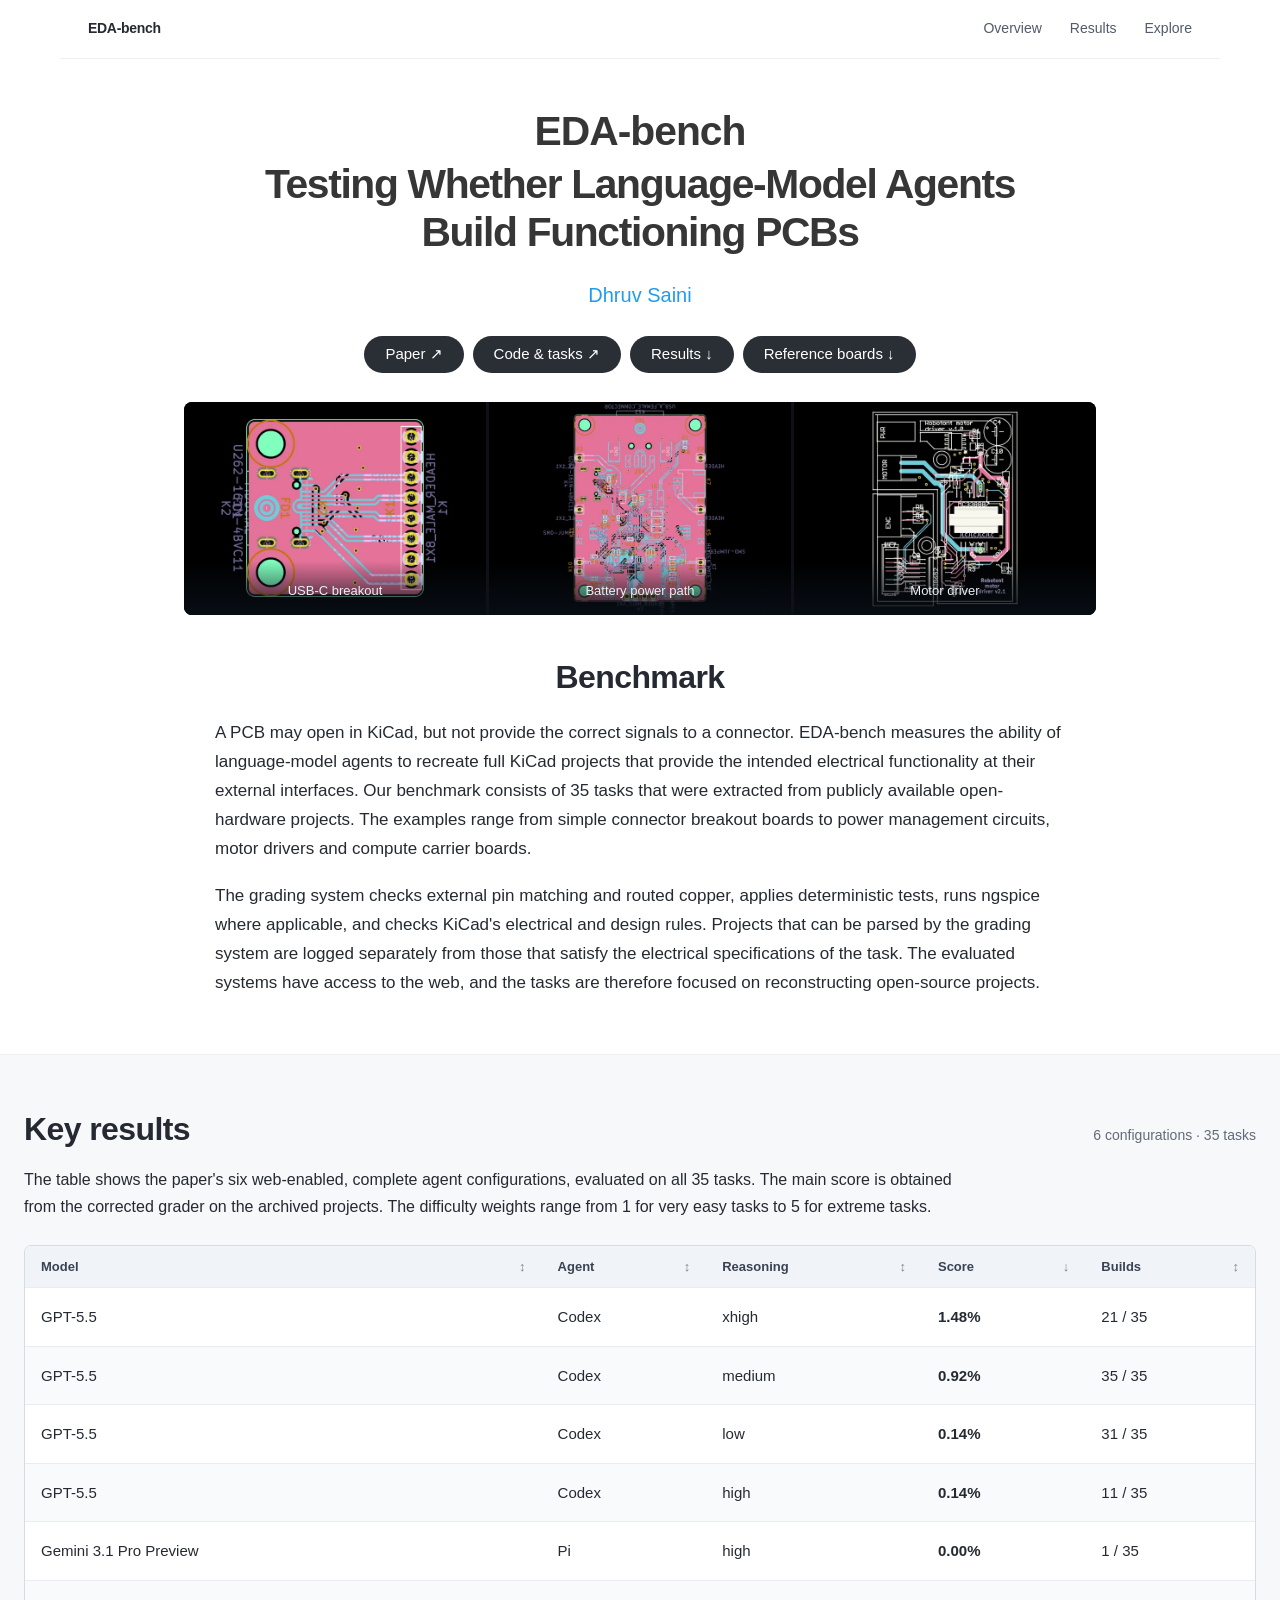
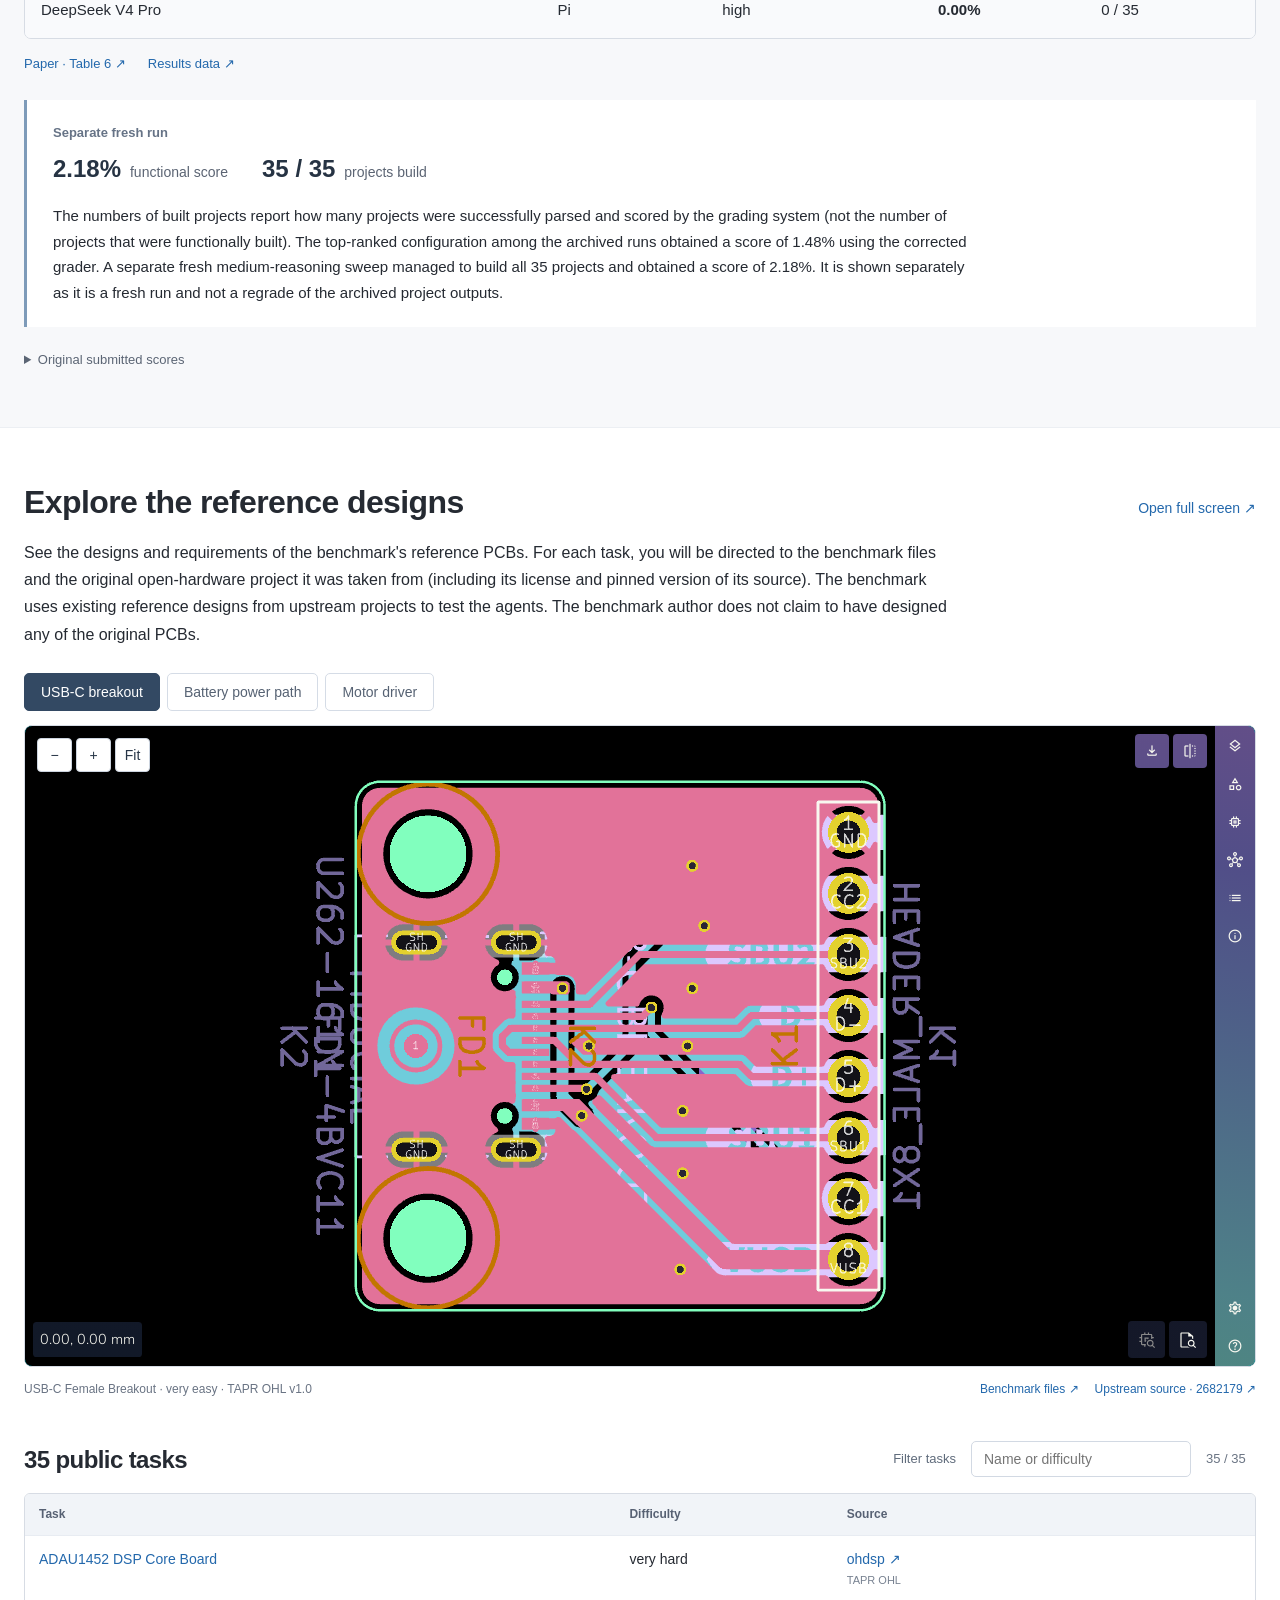
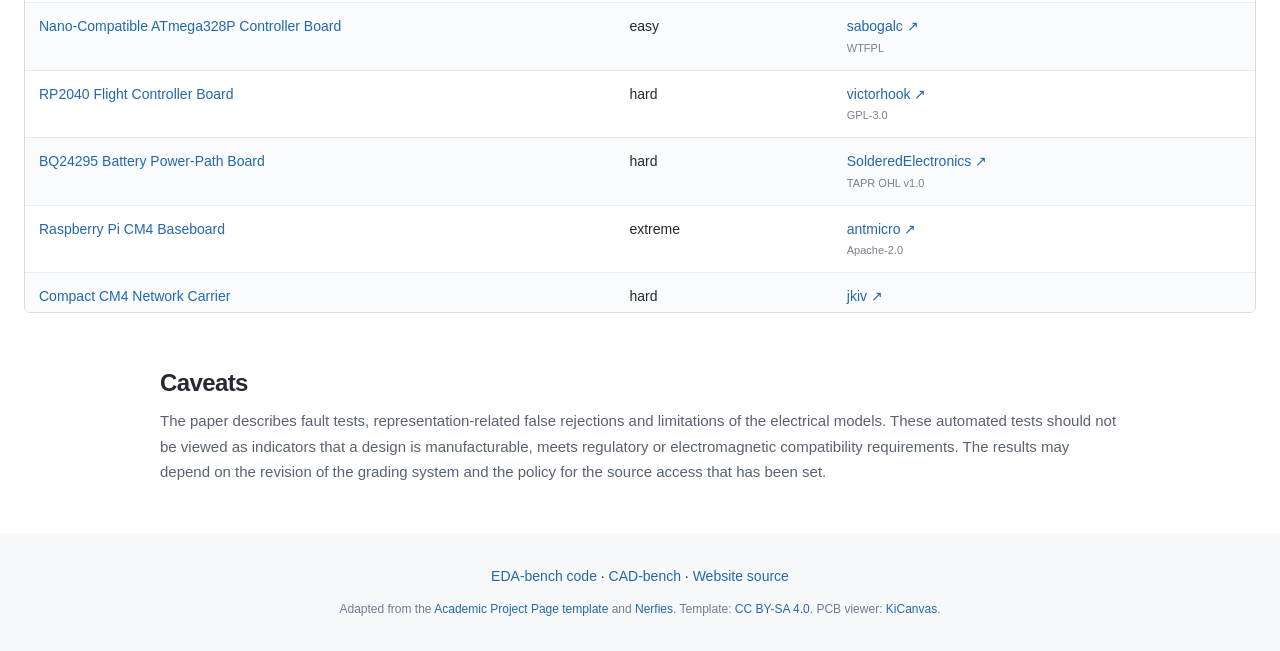
==== index.html @ 5627d9f9 "Build EDA-bench research website" ====
<!doctype html>
<html lang="en"><head><meta charset="utf-8"><meta name="viewport" content="width=device-width,initial-scale=1">
<title>EDA-bench: Testing Whether Language-Model Agents Build Functioning PCBs</title>
<meta name="description" content="A 35-task benchmark for reconstructing complete KiCad projects and testing their external electrical behavior. Results, reference boards and public task definitions.">
<meta property="og:title" content="EDA-bench: Testing Whether Language-Model Agents Build Functioning PCBs">
<meta property="og:description" content="Benchmark results and interactive reference PCBs for 35 KiCad reconstruction tasks.">
<meta property="og:url" content="https://eda-bench.github.io/"><meta property="og:image" content="https://eda-bench.github.io/assets/robotont_driver_board.webp">
<link rel="canonical" href="https://eda-bench.github.io/"><link rel="icon" href="assets/favicon.svg"><meta name="color-scheme" content="light">
<link rel="stylesheet" href="assets/bulma.min.css"><link rel="stylesheet" href="assets/template.css"><link rel="stylesheet" href="assets/site.css"><link rel="stylesheet" href="assets/eda.css">
<script type="module" src="assets/site.js"></script>
</head><body>
<a class="skip-link" href="#overview">Skip to content</a>
<nav class="site-nav" aria-label="Page navigation"><a class="wordmark" href="#">EDA-bench</a><div><a href="#overview">Overview</a><a href="#results">Results</a><a href="#visualizations">Explore</a></div></nav>
<main><section class="hero"><div class="hero-body"><div class="container is-max-desktop has-text-centered">
<h1 class="title is-1 publication-title"><span class="project-name">EDA-bench</span><br>Testing Whether Language-Model Agents<br class="desktop-break"> Build Functioning PCBs</h1>
<div class="is-size-5 publication-authors"><a href="https://github.com/dhruv9saini">Dhruv Saini</a></div>
<div class="publication-links"><a class="button is-dark is-rounded" href="https://github.com/EDA-bench/eda-bench/blob/master/paper/main.pdf">Paper ↗</a><a class="button is-dark is-rounded" href="https://github.com/EDA-bench/eda-bench">Code &amp; tasks ↗</a><a class="button is-dark is-rounded" href="#results">Results ↓</a><a class="button is-dark is-rounded" href="#visualizations">Reference boards ↓</a></div>
</div></div></section>
<section class="teaser container is-max-desktop" aria-label="Examples of upstream reference boards"><div class="model-strip">
<a href="#visualizations" data-board="usb_c_female_breakout"><figure><img src="assets/usb_c_female_breakout.webp" alt="USB-C breakout reference PCB" width="700" height="496"><figcaption>USB-C breakout</figcaption></figure></a>
<a href="#visualizations" data-board="bq24295_power_path_board"><figure><img src="assets/bq24295_power_path_board.webp" alt="BQ24295 power-path reference PCB" width="700" height="496"><figcaption>Battery power path</figcaption></figure></a>
<a href="#visualizations" data-board="robotont_driver_board"><figure><img src="assets/robotont_driver_board.webp" alt="Robotont motor driver reference PCB" width="700" height="496"><figcaption>Motor driver</figcaption></figure></a>
</div></section>
<section id="overview" class="section overview"><div class="container is-max-desktop"><h2 class="title is-3 has-text-centered">Benchmark</h2><div class="content prose"><p data-section="0">A PCB may open in KiCad, but not provide the correct signals to a connector. EDA-bench measures the ability of language-model agents to recreate full KiCad projects that provide the intended electrical functionality at their external interfaces. Our benchmark consists of 35 tasks that were extracted from publicly available open-hardware projects. The examples range from simple connector breakout boards to power management circuits, motor drivers and compute carrier boards.</p>
<p data-section="0">The grading system checks external pin matching and routed copper, applies deterministic tests, runs ngspice where applicable, and checks KiCad&#x27;s electrical and design rules. Projects that can be parsed by the grading system are logged separately from those that satisfy the electrical specifications of the task. The evaluated systems have access to the web, and the tasks are therefore focused on reconstructing open-source projects.</p></div></div></section>
<section id="results" class="section results-section"><div class="container results-container"><div class="section-heading"><h2 class="title is-3">Key results</h2><span class="run-count">6 configurations · 35 tasks</span></div>
<div class="section-intro"><p data-section="1">The table shows the paper&#x27;s six web-enabled, complete agent configurations, evaluated on all 35 tasks. The main score is obtained from the corrected grader on the archived projects. The difficulty weights range from 1 for very easy tasks to 5 for extreme tasks.</p></div>
<div class="eda-table-wrap"><table id="results-table"><thead><tr><th><button data-sort="model">Model <span aria-hidden="true">↕</span></button></th><th><button data-sort="agent">Agent <span aria-hidden="true">↕</span></button></th><th><button data-sort="reasoning">Reasoning <span aria-hidden="true">↕</span></button></th><th aria-sort="descending"><button data-sort="score">Score <span aria-hidden="true">↓</span></button></th><th><button data-sort="builds">Builds <span aria-hidden="true">↕</span></button></th></tr></thead><tbody></tbody></table></div>
<div class="section-links"><a href="https://github.com/EDA-bench/eda-bench/blob/master/paper/main.pdf#page=7">Paper · Table 6 ↗</a><a href="data/results.json">Results data ↗</a></div>
<div class="fresh-sweep"><div class="fresh-label">Separate fresh run</div><div class="fresh-metrics"><span><strong>2.18%</strong> functional score</span><span><strong>35 / 35</strong> projects build</span></div><p data-section="1">The numbers of built projects report how many projects were successfully parsed and scored by the grading system (not the number of projects that were functionally built). The top-ranked configuration among the archived runs obtained a score of 1.48% using the corrected grader. A separate fresh medium-reasoning sweep managed to build all 35 projects and obtained a score of 2.18%. It is shown separately as it is a fresh run and not a regrade of the archived project outputs.</p></div>
<details class="archived-scores"><summary>Original submitted scores</summary><div id="original-scores"></div></details>
</div></section>
<section id="visualizations" class="section viewer-section"><div class="container viewer-container"><div class="section-heading"><h2 class="title is-3">Explore the reference designs</h2><a id="viewer-fullscreen" href="viewer/" target="_blank" rel="noopener">Open full screen ↗</a></div><div class="section-intro"><p data-section="2">See the designs and requirements of the benchmark&#x27;s reference PCBs. For each task, you will be directed to the benchmark files and the original open-hardware project it was taken from (including its license and pinned version of its source). The benchmark uses existing reference designs from upstream projects to test the agents. The benchmark author does not claim to have designed any of the original PCBs.</p></div>
<div class="board-tabs" role="group" aria-label="Example reference board"><button data-board="usb_c_female_breakout" aria-pressed="true">USB-C breakout</button><button data-board="bq24295_power_path_board" aria-pressed="false">Battery power path</button><button data-board="robotont_driver_board" aria-pressed="false">Motor driver</button></div>
<div class="viewer-frame"><iframe id="board-viewer" src="viewer/?board=usb_c_female_breakout" title="Interactive reference PCB layout" loading="lazy" allowfullscreen></iframe></div><div class="reference-attribution" id="board-attribution"></div>
<div class="catalog-heading"><h3 class="title is-4">35 public tasks</h3><label for="task-search">Filter tasks</label><input id="task-search" type="search" placeholder="Name or difficulty"><span id="task-count" aria-live="polite"></span></div>
<div id="task-catalog"></div>
</div></section>
<section class="section scope"><div class="container is-max-desktop"><h2 class="title is-4">Caveats</h2><p data-section="3">The paper describes fault tests, representation-related false rejections and limitations of the electrical models. These automated tests should not be viewed as indicators that a design is manufacturable, meets regulatory or electromagnetic compatibility requirements. The results may depend on the revision of the grading system and the policy for the source access that has been set.</p></div></section></main>
<footer class="footer"><div class="container is-max-desktop"><p><a href="https://github.com/EDA-bench/eda-bench">EDA-bench code</a> · <a href="https://cad-bench.github.io/">CAD-bench</a> · <a href="https://github.com/EDA-bench/eda-bench.github.io">Website source</a></p><p class="template-credit">Adapted from the <a href="https://github.com/eliahuhorwitz/Academic-project-page-template">Academic Project Page template</a> and <a href="https://nerfies.github.io/">Nerfies</a>. Template: <a href="https://creativecommons.org/licenses/by-sa/4.0/">CC BY-SA 4.0</a>. PCB viewer: <a href="https://kicanvas.org/">KiCanvas</a>.</p></div></footer>
</body></html>
---- assets/template.css ----
body {
  font-family: 'Noto Sans', sans-serif;
}


.footer .icon-link {
    font-size: 25px;
    color: #000;
}

.link-block a {
    margin-top: 5px;
    margin-bottom: 5px;
}

.dnerf {
  font-variant: small-caps;
}


.teaser .hero-body {
  padding-top: 0;
  padding-bottom: 3rem;
}

.teaser {
  font-family: 'Google Sans', sans-serif;
}


.publication-title {
}

.publication-banner {
  max-height: parent;

}

.publication-banner video {
  position: relative;
  left: auto;
  top: auto;
  transform: none;
  object-fit: fit;
}

.publication-header .hero-body {
}

.publication-title {
    font-family: 'Google Sans', sans-serif;
}

.publication-authors {
    font-family: 'Google Sans', sans-serif;
}

.publication-venue {
    color: #555;
    width: fit-content;
    font-weight: bold;
}

.publication-awards {
    color: #ff3860;
    width: fit-content;
    font-weight: bolder;
}

.publication-authors {
}

.publication-authors a {
   color: hsl(204, 86%, 53%) !important;
}

.publication-authors a:hover {
    text-decoration: underline;
}

.author-block {
  display: inline-block;
}

.publication-banner img {
}

.publication-authors {
  /*color: #4286f4;*/
}

.publication-video {
    position: relative;
    width: 100%;
    height: 0;
    padding-bottom: 56.25%;

    overflow: hidden;
    border-radius: 10px !important;
}

.publication-video iframe {
    position: absolute;
    top: 0;
    left: 0;
    width: 100%;
    height: 100%;
}

.publication-body img {
}

.results-carousel {
  overflow: hidden;
}

.results-carousel .item {
  margin: 5px;
  overflow: hidden;
  padding: 20px;
  font-size: 0;
}

.results-carousel video {
  margin: 0;
}

.slider-pagination .slider-page {
  background: #000000;
}

.eql-cntrb { 
  font-size: smaller;
}
---- assets/site.css ----
:root{--ink:#252a32;--muted:#626b79;--accent:#2368ac;scroll-behavior:smooth;scroll-padding-top:76px}
body{font-family:"Google Sans","Noto Sans",Arial,sans-serif;color:var(--ink);background:#fff;line-height:1.7}
a{color:var(--accent)}a:hover{color:#174d80;text-decoration:underline}a:focus-visible,button:focus-visible,input:focus-visible,summary:focus-visible{outline:3px solid #438dd1;outline-offset:4px}
.skip-link{position:absolute;left:16px;top:-60px;background:white;z-index:5;padding:10px}.skip-link:focus{top:6px}
.site-nav{max-width:1160px;margin:auto;display:flex;justify-content:space-between;align-items:center;padding:17px 28px;border-bottom:1px solid #edf0f4;font-size:14px}.site-nav .wordmark{font-weight:700;color:var(--ink);letter-spacing:-.3px}.site-nav div{display:flex;gap:28px}.site-nav div a{color:#515b6a}
.hero-body{padding:3rem 1.5rem 1.8rem}.publication-title{font-size:2.55rem!important;line-height:1.18!important;font-weight:600!important;letter-spacing:-1.35px;margin-bottom:1.35rem!important}.project-name{display:inline-block;margin-bottom:.3rem;font-weight:750;letter-spacing:-1px}.publication-authors{margin-bottom:0}.affiliation{font-size:16px;color:var(--muted);margin:4px 0 20px}.publication-links{display:flex;justify-content:center;flex-wrap:wrap;gap:9px}.publication-links .button{height:2.5em;padding:0 20px;font-size:15px;gap:10px;background:#2a2e35}.publication-links .button:hover{background:#404852;color:white;text-decoration:none}
.teaser{padding:0 24px}.model-strip{display:grid;grid-template-columns:repeat(3,1fr);gap:3px;background:#0d131b;border-radius:8px;overflow:hidden}.model-strip a{color:#e9eff5;text-decoration:none}.model-strip figure{margin:0;position:relative}.model-strip img{display:block;width:100%;height:auto;aspect-ratio:1.48;object-fit:cover}.model-strip figcaption{position:absolute;bottom:0;width:100%;padding:19px 12px 12px;text-align:center;font-size:14px;background:linear-gradient(transparent,rgba(9,15,23,.9))}
.section{padding:3.5rem 1.5rem}.section .title{color:var(--ink);letter-spacing:-.6px}.overview{padding-top:2.8rem}.prose{max-width:850px;margin:auto;font-size:17px;text-align:left}.prose p+p{margin-top:1.1em}.results-section{background:#f7f8fa;border-block:1px solid #eceff3}.results-container{max-width:1240px!important}.section-heading{display:flex;align-items:baseline;justify-content:space-between;gap:20px;margin-bottom:18px}.section-heading .title{margin:0!important}.section-heading>a{font-size:14px;white-space:nowrap}.run-count{font-size:14px;color:var(--muted)}.section-intro{max-width:940px;font-size:16px;line-height:1.7;margin-bottom:25px}.column-options{margin-bottom:14px;font-size:14px}.column-options summary{cursor:pointer;color:#576172;list-style-position:inside;width:fit-content}.column-options .controls{margin:12px 0 20px}.toggle{font-size:14px}.table-shell{background:white;border-radius:7px;overflow:hidden;border:1px solid #d7dce4}#harness-table{border:none;width:100%;min-width:100%;font-family:inherit}.tabulator{font-family:inherit}.tabulator .tabulator-row{min-height:39px}.tabulator .tabulator-header .tabulator-col .tabulator-header-filter input{border-radius:3px;font-size:13px}.tabulator .tabulator-header .tabulator-col .tabulator-col-title{font-size:13px}.tabulator .tabulator-row .tabulator-cell{font-size:13px}.section-links{display:flex;gap:22px;flex-wrap:wrap;font-size:13px;margin-top:14px}.load-error{padding:16px;color:#a02b25;background:#fff1ef}
.viewer-container{max-width:1320px!important}.viewer-frame{border-radius:8px;overflow:hidden;background:#0b111a;border:1px solid #d6dce5}.viewer-frame iframe{width:100%;height:760px;border:0;display:block}.scope{padding-top:0;padding-bottom:3rem}.scope p{font-size:15px;color:#596273}.scope .title{margin-bottom:12px}.footer{padding:2rem 1.5rem;background:#f7f8fa;font-size:14px;text-align:center}.footer .template-credit{max-width:700px;margin:10px auto 0;font-size:12px;color:#737c8b}
@media(max-width:768px){.hero-body{padding-top:2.3rem}.publication-title{font-size:2rem!important;letter-spacing:-.8px}.desktop-break{display:none}.section{padding:2.5rem 18px}.teaser{padding:0 18px}.section-heading{align-items:flex-start}.section-heading .title{font-size:1.7rem}.prose{font-size:16px}.model-strip figcaption{font-size:11px;padding-inline:3px}.viewer-frame iframe{height:780px}.scope{padding-top:0}.site-nav{padding:14px 18px}.site-nav div{gap:18px}.section-heading>a{font-size:12px}.publication-links .button{font-size:13px;padding:0 16px}.results-section .section-intro{font-size:15px}.table-shell{overflow-x:auto}.tabulator .tabulator-row .tabulator-cell{font-size:12px}.run-count{white-space:nowrap;font-size:12px}}
@media(prefers-reduced-motion:reduce){:root{scroll-behavior:auto}}

@media(max-width:640px){.tabulator .tabulator-row .tabulator-cell{overflow:hidden!important;text-overflow:ellipsis!important}.leaderboard{padding:0}.table-shell{border-radius:6px}}
---- assets/eda.css ----
.publication-authors{margin:0 0 24px}.section-intro p+p{margin-top:16px}.eda-table-wrap{border:1px solid #d7dce4;border-radius:7px;overflow-x:auto;background:white}#results-table{width:100%;border-collapse:collapse;font-size:15px}#results-table th{padding:0;background:#f0f3f8;text-align:left}#results-table th button{display:flex;justify-content:space-between;gap:20px;width:100%;padding:13px 16px;border:0;background:none;color:#394352;font:600 13px Arial,sans-serif;cursor:pointer}#results-table th button:hover{background:#e5edf7}#results-table th button span{color:#7c8695}#results-table td{padding:16px;border-top:1px solid #e9edf2;font-variant-numeric:tabular-nums}#results-table tbody tr:nth-child(even){background:#f9fafc}#results-table td:nth-child(4){font-weight:650}#results-table td:first-child{width:42%}.fresh-sweep{margin-top:25px;padding:22px 26px;border-left:3px solid #7e9bb9;background:#fff}.fresh-label{font-size:13px;font-weight:650;color:#667386}.fresh-metrics{display:flex;gap:34px;margin:5px 0 13px;flex-wrap:wrap;font-size:14px;color:#5b6473}.fresh-metrics strong{color:#263343;font-size:24px;margin-right:5px}.fresh-sweep p{font-size:15px;max-width:930px}.archived-scores{font-size:13px;margin-top:22px;color:#5b6574}.archived-scores summary{cursor:pointer;width:fit-content}.original-table{margin-top:15px;font-size:13px;width:100%;max-width:700px}.original-table td{padding:7px 10px;border-bottom:1px solid #e2e7ee}.original-table td:last-child{text-align:right}.original-table caption{font-weight:600;text-align:left;padding:8px 10px}.board-tabs{display:flex;gap:7px;margin-bottom:14px;flex-wrap:wrap}.board-tabs button{border:1px solid #d5dce6;border-radius:5px;padding:10px 16px;background:#fff;color:#566273;font:500 14px Arial,sans-serif;cursor:pointer}.board-tabs button[aria-pressed=true]{color:#fff;background:#334963;border-color:#334963}.viewer-frame iframe{height:640px}.reference-attribution{display:flex;gap:16px;flex-wrap:wrap;font-size:12px;color:#697383;margin-top:12px}.reference-attribution span{margin-right:auto}.catalog-heading{display:flex;align-items:center;gap:15px;flex-wrap:wrap;margin:42px 0 16px}.catalog-heading .title{margin:0 auto 0 0}.catalog-heading label{font-size:13px;color:#606c7c}.catalog-heading input{border:1px solid #d2d9e3;border-radius:5px;padding:9px 12px;font:14px Arial,sans-serif;width:220px}.catalog-heading #task-count{font-size:13px;color:#6a7483;min-width:50px}#task-catalog{max-height:420px;overflow:auto;border:1px solid #d7dce4;border-radius:6px}.task-table{width:100%;font-size:14px;border-collapse:collapse}.task-table th{position:sticky;top:0;background:#f1f4f8;text-align:left;padding:10px 14px;font-size:12px;color:#576173}.task-table td{border-top:1px solid #e8ecf2;padding:12px 14px;vertical-align:top}.task-table td:first-child{width:48%}.task-table small{display:block;font-size:11px;color:#788291}.task-table tr:nth-child(even){background:#fafbfd}.empty{padding:20px;color:#6a7380}.model-strip{background:#101018}.model-strip img{aspect-ratio:1.42;object-fit:cover}.model-strip figcaption{font-size:13px}.scope p{font-size:15px}.section-heading .run-count{white-space:normal;text-align:right}
@media(max-width:640px){.publication-title{font-size:1.9rem!important}.publication-links{margin-top:23px}.viewer-frame iframe{height:470px}.board-tabs button{font-size:12px;padding:9px 11px}.model-strip figcaption{font-size:10px;padding-left:2px;padding-right:2px}.eda-table-wrap{margin:0 -4px}#results-table{font-size:12px}#results-table th button{font-size:11px;padding:12px 6px;gap:5px}#results-table td{padding:12px 6px}#results-table td:first-child{width:37%}#results-table td:nth-child(3){font-size:11px}.fresh-sweep{padding:18px}.fresh-metrics{gap:12px;font-size:12px}.fresh-metrics strong{font-size:22px}.fresh-sweep p{font-size:14px}.task-table{font-size:12px}.task-table th,.task-table td{padding:10px 8px}.task-table td:first-child{width:42%}.reference-attribution{font-size:11px;gap:10px}.catalog-heading{gap:10px}.catalog-heading .title{width:100%;margin-bottom:5px}.catalog-heading label{position:absolute;width:1px;height:1px;overflow:hidden;clip:rect(0,0,0,0)}.catalog-heading input{flex:1;width:180px}.section-heading .run-count{font-size:11px;max-width:100px}}
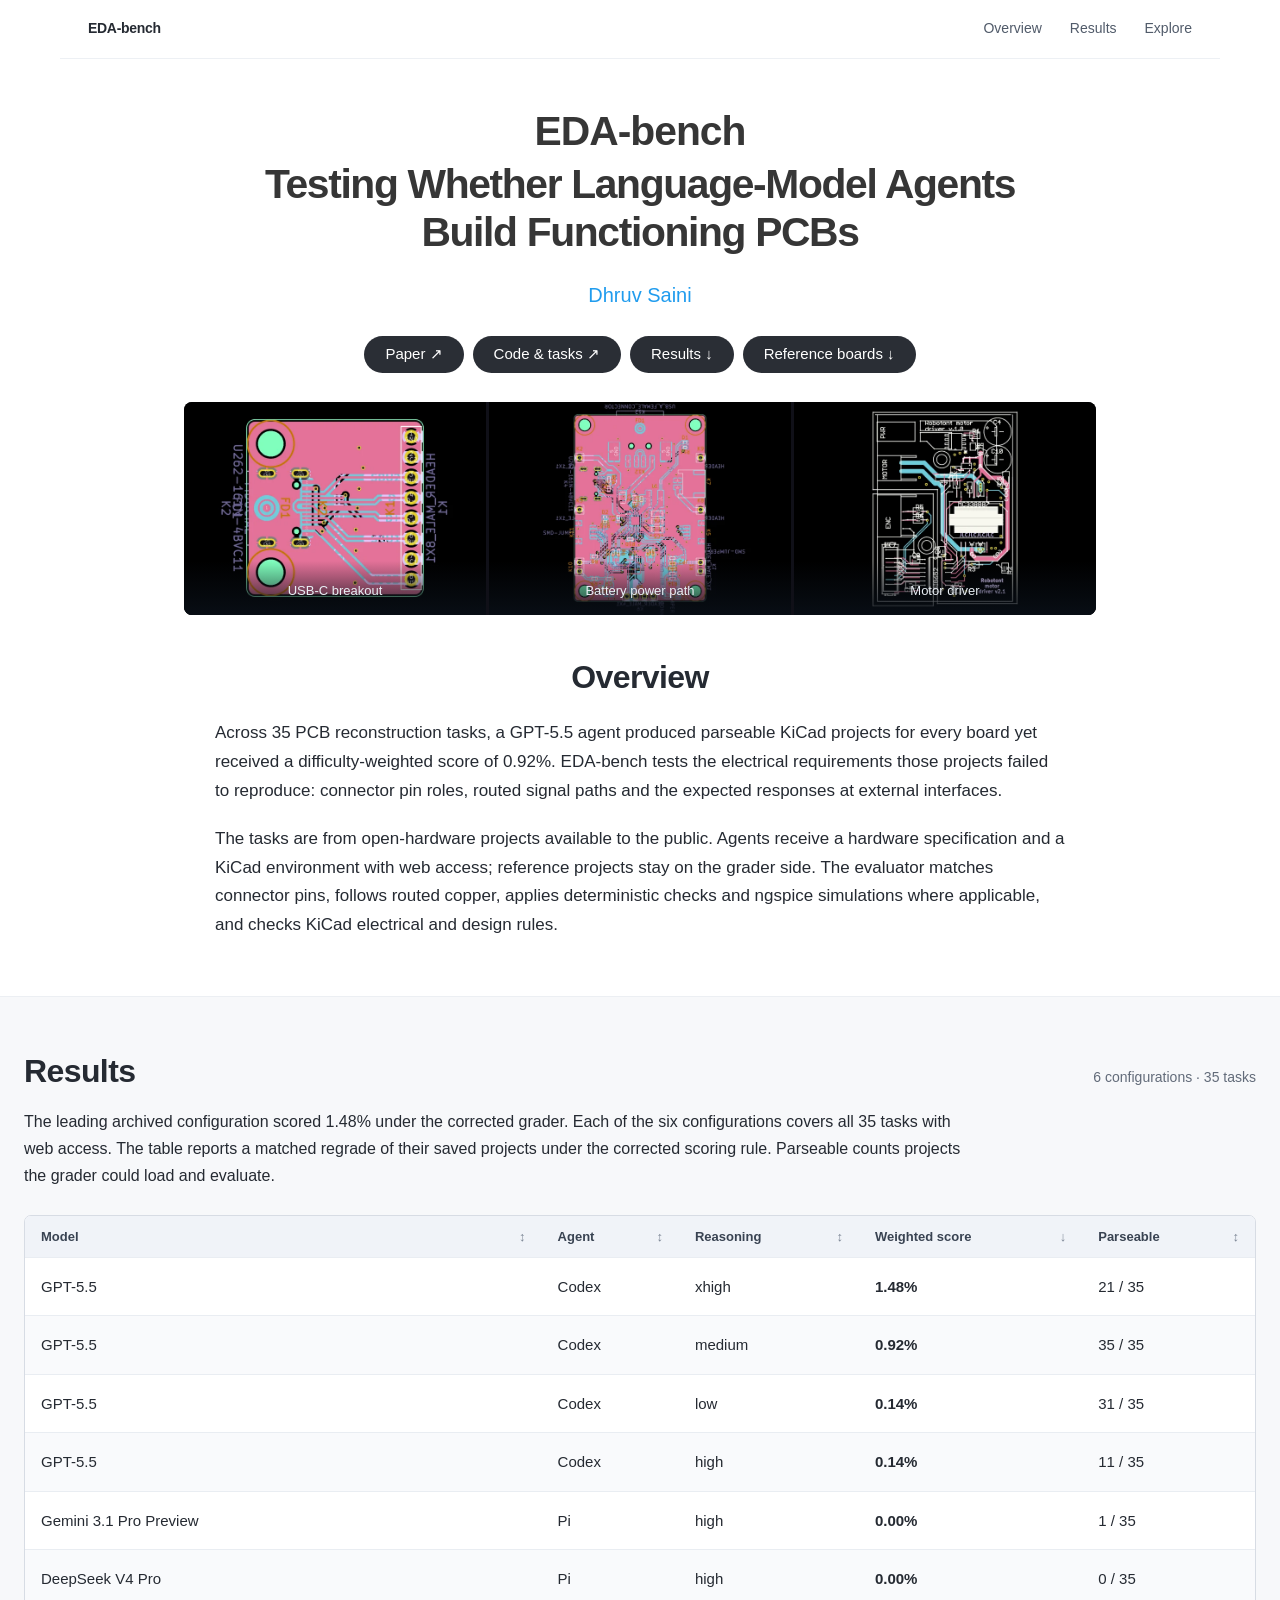
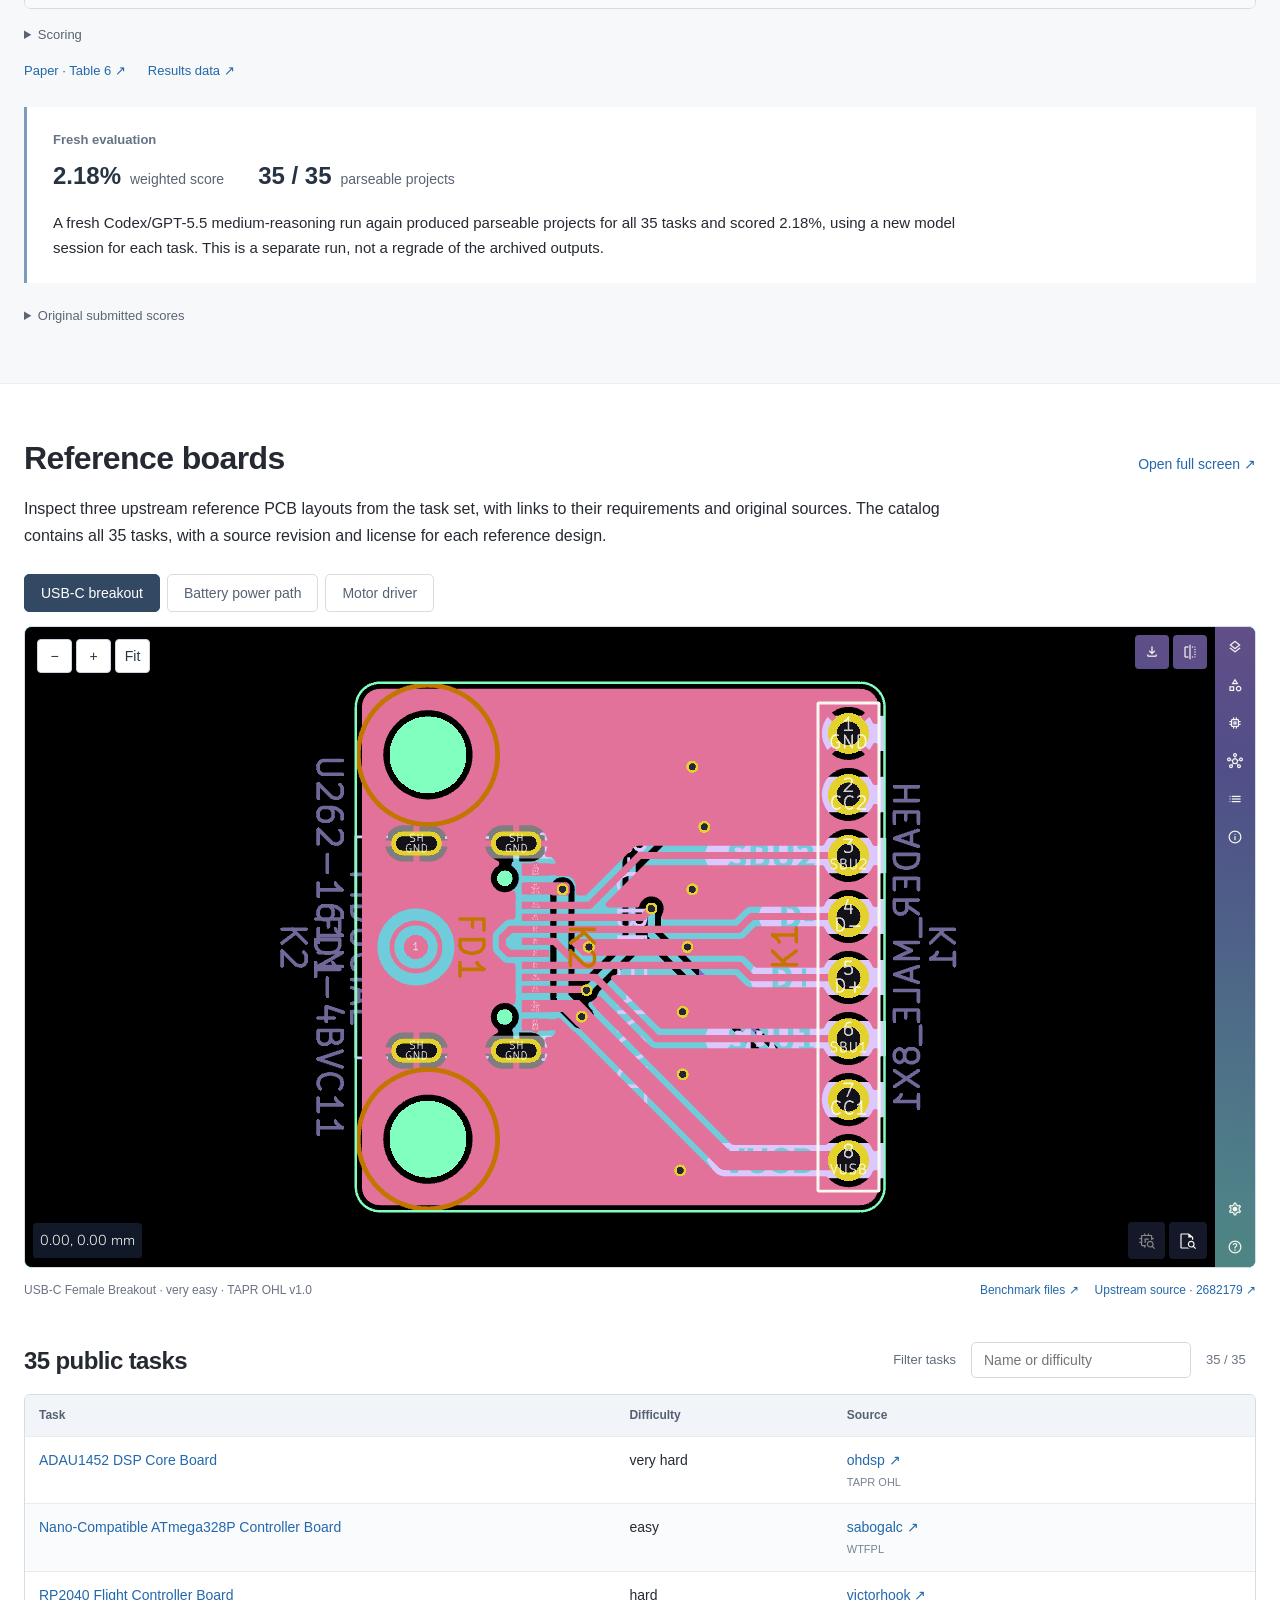
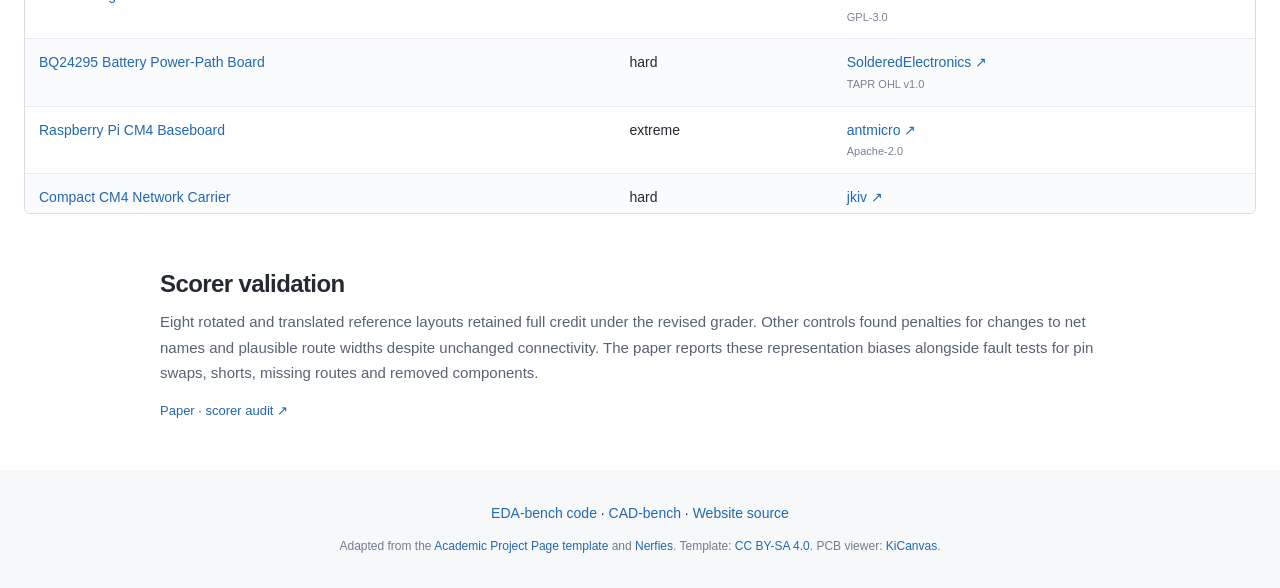
==== commit f1c6db5e: "Replace generic copy with supported findings and scorer evidence" ====
--- a/index.html
+++ b/index.html
@@ -1,9 +1,9 @@
 <!doctype html>
 <html lang="en"><head><meta charset="utf-8"><meta name="viewport" content="width=device-width,initial-scale=1">
 <title>EDA-bench: Testing Whether Language-Model Agents Build Functioning PCBs</title>
-<meta name="description" content="A 35-task benchmark for reconstructing complete KiCad projects and testing their external electrical behavior. Results, reference boards and public task definitions.">
+<meta name="description" content="EDA-bench evaluates language-model agents on 35 KiCad PCB reconstruction tasks using routed connectivity, external electrical behavior and design-rule checks.">
 <meta property="og:title" content="EDA-bench: Testing Whether Language-Model Agents Build Functioning PCBs">
-<meta property="og:description" content="Benchmark results and interactive reference PCBs for 35 KiCad reconstruction tasks.">
+<meta property="og:description" content="EDA-bench evaluates language-model agents on 35 KiCad PCB reconstruction tasks using routed connectivity, external electrical behavior and design-rule checks.">
 <meta property="og:url" content="https://eda-bench.github.io/"><meta property="og:image" content="https://eda-bench.github.io/assets/robotont_driver_board.webp">
 <link rel="canonical" href="https://eda-bench.github.io/"><link rel="icon" href="assets/favicon.svg"><meta name="color-scheme" content="light">
 <link rel="stylesheet" href="assets/bulma.min.css"><link rel="stylesheet" href="assets/template.css"><link rel="stylesheet" href="assets/site.css"><link rel="stylesheet" href="assets/eda.css">
@@ -21,21 +21,22 @@
 <a href="#visualizations" data-board="bq24295_power_path_board"><figure><img src="assets/bq24295_power_path_board.webp" alt="BQ24295 power-path reference PCB" width="700" height="496"><figcaption>Battery power path</figcaption></figure></a>
 <a href="#visualizations" data-board="robotont_driver_board"><figure><img src="assets/robotont_driver_board.webp" alt="Robotont motor driver reference PCB" width="700" height="496"><figcaption>Motor driver</figcaption></figure></a>
 </div></section>
-<section id="overview" class="section overview"><div class="container is-max-desktop"><h2 class="title is-3 has-text-centered">Benchmark</h2><div class="content prose"><p data-section="0">A PCB may open in KiCad, but not provide the correct signals to a connector. EDA-bench measures the ability of language-model agents to recreate full KiCad projects that provide the intended electrical functionality at their external interfaces. Our benchmark consists of 35 tasks that were extracted from publicly available open-hardware projects. The examples range from simple connector breakout boards to power management circuits, motor drivers and compute carrier boards.</p>
-<p data-section="0">The grading system checks external pin matching and routed copper, applies deterministic tests, runs ngspice where applicable, and checks KiCad&#x27;s electrical and design rules. Projects that can be parsed by the grading system are logged separately from those that satisfy the electrical specifications of the task. The evaluated systems have access to the web, and the tasks are therefore focused on reconstructing open-source projects.</p></div></div></section>
-<section id="results" class="section results-section"><div class="container results-container"><div class="section-heading"><h2 class="title is-3">Key results</h2><span class="run-count">6 configurations · 35 tasks</span></div>
-<div class="section-intro"><p data-section="1">The table shows the paper&#x27;s six web-enabled, complete agent configurations, evaluated on all 35 tasks. The main score is obtained from the corrected grader on the archived projects. The difficulty weights range from 1 for very easy tasks to 5 for extreme tasks.</p></div>
-<div class="eda-table-wrap"><table id="results-table"><thead><tr><th><button data-sort="model">Model <span aria-hidden="true">↕</span></button></th><th><button data-sort="agent">Agent <span aria-hidden="true">↕</span></button></th><th><button data-sort="reasoning">Reasoning <span aria-hidden="true">↕</span></button></th><th aria-sort="descending"><button data-sort="score">Score <span aria-hidden="true">↓</span></button></th><th><button data-sort="builds">Builds <span aria-hidden="true">↕</span></button></th></tr></thead><tbody></tbody></table></div>
+<section id="overview" class="section overview"><div class="container is-max-desktop"><h2 class="title is-3 has-text-centered">Overview</h2><div class="content prose"><p>Across 35 PCB reconstruction tasks, a GPT-5.5 agent produced parseable KiCad projects for every board yet received a difficulty-weighted score of 0.92%. EDA-bench tests the electrical requirements those projects failed to reproduce: connector pin roles, routed signal paths and the expected responses at external interfaces.</p>
+<p>The tasks are from open-hardware projects available to the public. Agents receive a hardware specification and a KiCad environment with web access; reference projects stay on the grader side. The evaluator matches connector pins, follows routed copper, applies deterministic checks and ngspice simulations where applicable, and checks KiCad electrical and design rules.</p></div></div></section>
+<section id="results" class="section results-section"><div class="container results-container"><div class="section-heading"><h2 class="title is-3">Results</h2><span class="run-count">6 configurations · 35 tasks</span></div>
+<div class="section-intro"><p>The leading archived configuration scored 1.48% under the corrected grader. Each of the six configurations covers all 35 tasks with web access. The table reports a matched regrade of their saved projects under the corrected scoring rule. Parseable counts projects the grader could load and evaluate.</p></div>
+<div class="eda-table-wrap"><table id="results-table"><thead><tr><th><button data-sort="model">Model <span aria-hidden="true">↕</span></button></th><th><button data-sort="agent">Agent <span aria-hidden="true">↕</span></button></th><th><button data-sort="reasoning">Reasoning <span aria-hidden="true">↕</span></button></th><th aria-sort="descending"><button data-sort="score">Weighted score <span aria-hidden="true">↓</span></button></th><th><button data-sort="builds">Parseable <span aria-hidden="true">↕</span></button></th></tr></thead><tbody></tbody></table></div>
+<details class="scoring-details"><summary>Scoring</summary><div class="score-formula">Weighted score = Σ(task weight × task credit) / Σ(task weights)</div><dl class="weight-list"><div><dt>Very easy</dt><dd>1.0</dd></div><div><dt>Easy</dt><dd>1.5</dd></div><div><dt>Medium</dt><dd>2.0</dd></div><div><dt>Hard</dt><dd>3.0</dd></div><div><dt>Very hard</dt><dd>4.0</dd></div><div><dt>Extreme</dt><dd>5.0</dd></div></dl></details>
 <div class="section-links"><a href="https://github.com/EDA-bench/eda-bench/blob/master/paper/main.pdf#page=7">Paper · Table 6 ↗</a><a href="data/results.json">Results data ↗</a></div>
-<div class="fresh-sweep"><div class="fresh-label">Separate fresh run</div><div class="fresh-metrics"><span><strong>2.18%</strong> functional score</span><span><strong>35 / 35</strong> projects build</span></div><p data-section="1">The numbers of built projects report how many projects were successfully parsed and scored by the grading system (not the number of projects that were functionally built). The top-ranked configuration among the archived runs obtained a score of 1.48% using the corrected grader. A separate fresh medium-reasoning sweep managed to build all 35 projects and obtained a score of 2.18%. It is shown separately as it is a fresh run and not a regrade of the archived project outputs.</p></div>
+<div class="fresh-sweep"><div class="fresh-label">Fresh evaluation</div><div class="fresh-metrics"><span><strong>2.18%</strong> weighted score</span><span><strong>35 / 35</strong> parseable projects</span></div><p>A fresh Codex/GPT-5.5 medium-reasoning run again produced parseable projects for all 35 tasks and scored 2.18%, using a new model session for each task. This is a separate run, not a regrade of the archived outputs.</p></div>
 <details class="archived-scores"><summary>Original submitted scores</summary><div id="original-scores"></div></details>
 </div></section>
-<section id="visualizations" class="section viewer-section"><div class="container viewer-container"><div class="section-heading"><h2 class="title is-3">Explore the reference designs</h2><a id="viewer-fullscreen" href="viewer/" target="_blank" rel="noopener">Open full screen ↗</a></div><div class="section-intro"><p data-section="2">See the designs and requirements of the benchmark&#x27;s reference PCBs. For each task, you will be directed to the benchmark files and the original open-hardware project it was taken from (including its license and pinned version of its source). The benchmark uses existing reference designs from upstream projects to test the agents. The benchmark author does not claim to have designed any of the original PCBs.</p></div>
+<section id="visualizations" class="section viewer-section"><div class="container viewer-container"><div class="section-heading"><h2 class="title is-3">Reference boards</h2><a id="viewer-fullscreen" href="viewer/" target="_blank" rel="noopener">Open full screen ↗</a></div><div class="section-intro"><p>Inspect three upstream reference PCB layouts from the task set, with links to their requirements and original sources. The catalog contains all 35 tasks, with a source revision and license for each reference design.</p></div>
 <div class="board-tabs" role="group" aria-label="Example reference board"><button data-board="usb_c_female_breakout" aria-pressed="true">USB-C breakout</button><button data-board="bq24295_power_path_board" aria-pressed="false">Battery power path</button><button data-board="robotont_driver_board" aria-pressed="false">Motor driver</button></div>
 <div class="viewer-frame"><iframe id="board-viewer" src="viewer/?board=usb_c_female_breakout" title="Interactive reference PCB layout" loading="lazy" allowfullscreen></iframe></div><div class="reference-attribution" id="board-attribution"></div>
 <div class="catalog-heading"><h3 class="title is-4">35 public tasks</h3><label for="task-search">Filter tasks</label><input id="task-search" type="search" placeholder="Name or difficulty"><span id="task-count" aria-live="polite"></span></div>
 <div id="task-catalog"></div>
 </div></section>
-<section class="section scope"><div class="container is-max-desktop"><h2 class="title is-4">Caveats</h2><p data-section="3">The paper describes fault tests, representation-related false rejections and limitations of the electrical models. These automated tests should not be viewed as indicators that a design is manufacturable, meets regulatory or electromagnetic compatibility requirements. The results may depend on the revision of the grading system and the policy for the source access that has been set.</p></div></section></main>
+<section class="section scope"><div class="container is-max-desktop"><h2 class="title is-4">Scorer validation</h2><p>Eight rotated and translated reference layouts retained full credit under the revised grader. Other controls found penalties for changes to net names and plausible route widths despite unchanged connectivity. The paper reports these representation biases alongside fault tests for pin swaps, shorts, missing routes and removed components.</p><div class="section-links"><a href="https://github.com/EDA-bench/eda-bench/blob/master/paper/main.pdf#page=6">Paper · scorer audit ↗</a></div></div></section></main>
 <footer class="footer"><div class="container is-max-desktop"><p><a href="https://github.com/EDA-bench/eda-bench">EDA-bench code</a> · <a href="https://cad-bench.github.io/">CAD-bench</a> · <a href="https://github.com/EDA-bench/eda-bench.github.io">Website source</a></p><p class="template-credit">Adapted from the <a href="https://github.com/eliahuhorwitz/Academic-project-page-template">Academic Project Page template</a> and <a href="https://nerfies.github.io/">Nerfies</a>. Template: <a href="https://creativecommons.org/licenses/by-sa/4.0/">CC BY-SA 4.0</a>. PCB viewer: <a href="https://kicanvas.org/">KiCanvas</a>.</p></div></footer>
 </body></html>
--- a/assets/site.css
+++ b/assets/site.css
@@ -11,3 +11,5 @@
 @media(prefers-reduced-motion:reduce){:root{scroll-behavior:auto}}
 
 @media(max-width:640px){.tabulator .tabulator-row .tabulator-cell{overflow:hidden!important;text-overflow:ellipsis!important}.leaderboard{padding:0}.table-shell{border-radius:6px}}
+
+.scoring-details{font-size:13px;color:#596273;margin-top:15px}.scoring-details summary{cursor:pointer;width:fit-content}.scoring-details p{max-width:940px;margin-top:10px;line-height:1.65}.score-formula{margin-top:12px;overflow-wrap:anywhere}.weight-list{display:flex;gap:12px 24px;flex-wrap:wrap;margin-top:12px}.weight-list div{display:flex;gap:8px}.weight-list dt{font-weight:600}.weight-list dd{font-variant-numeric:tabular-nums}
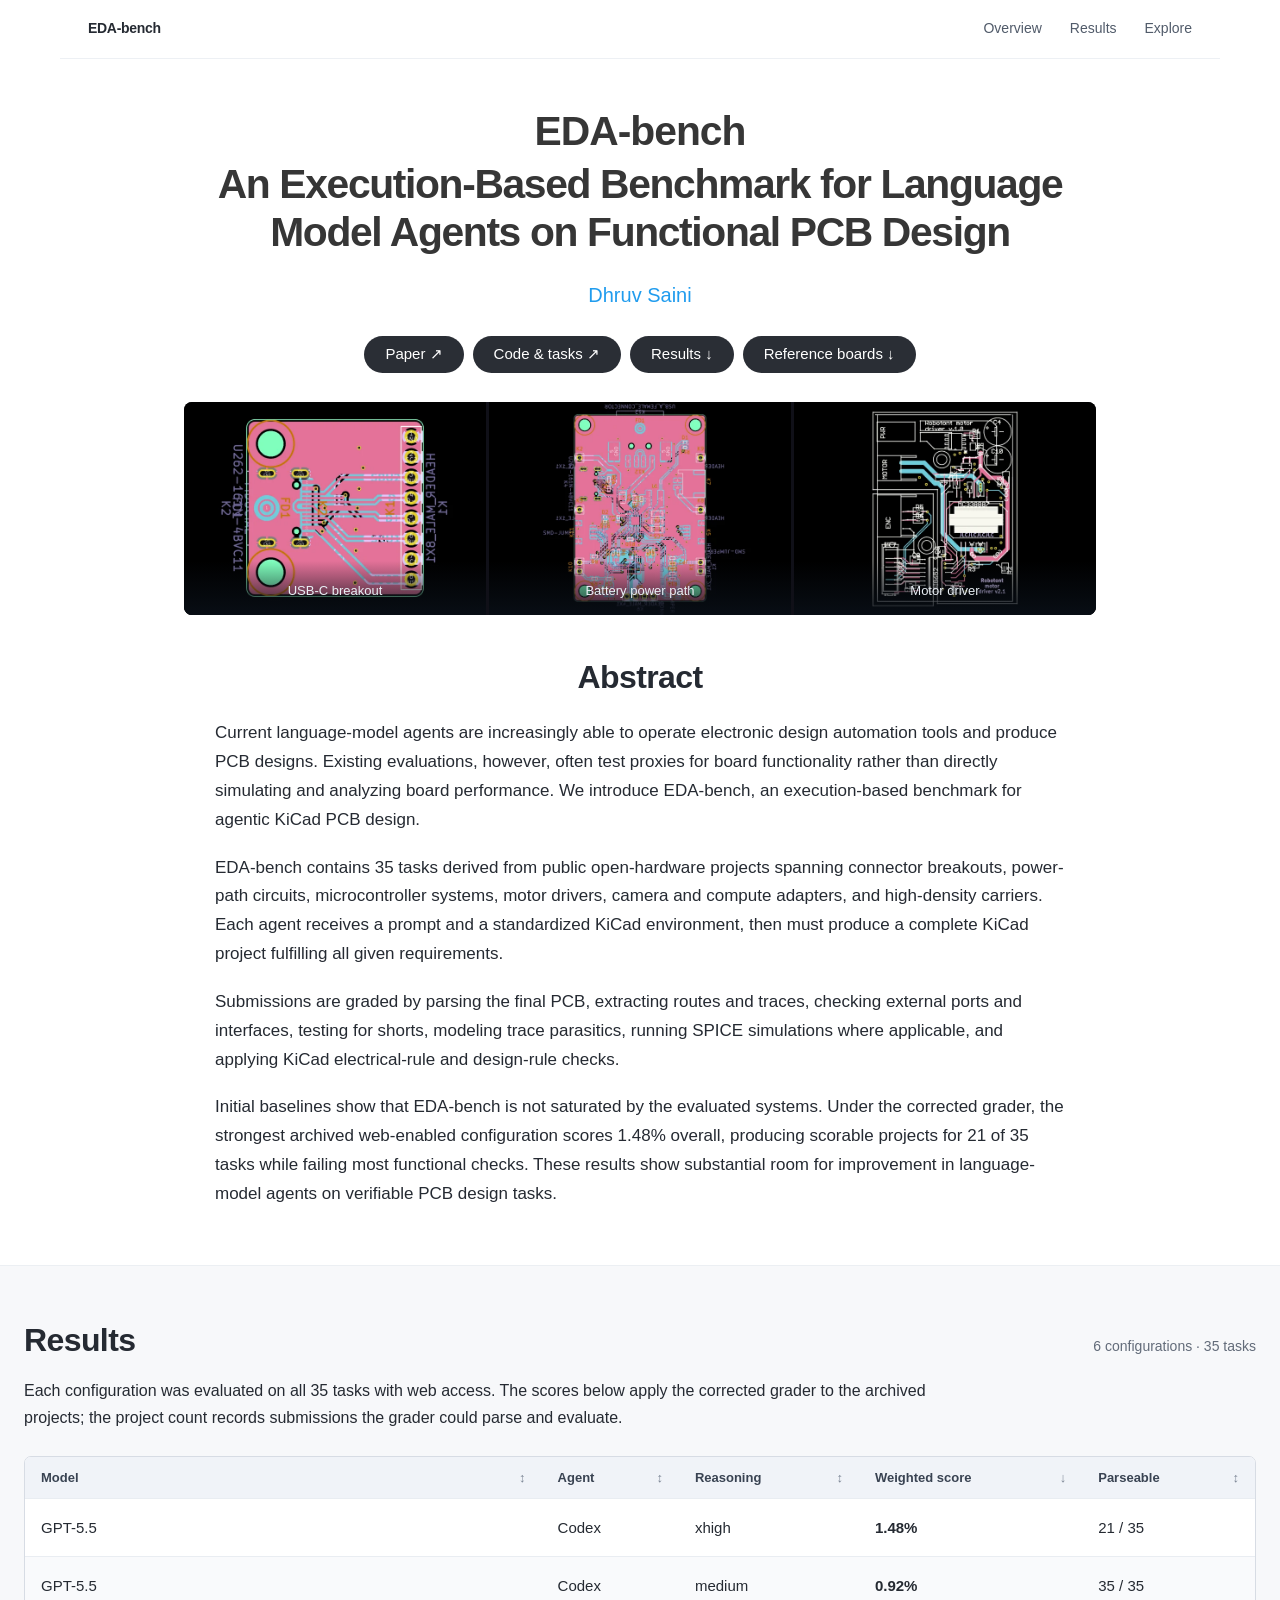
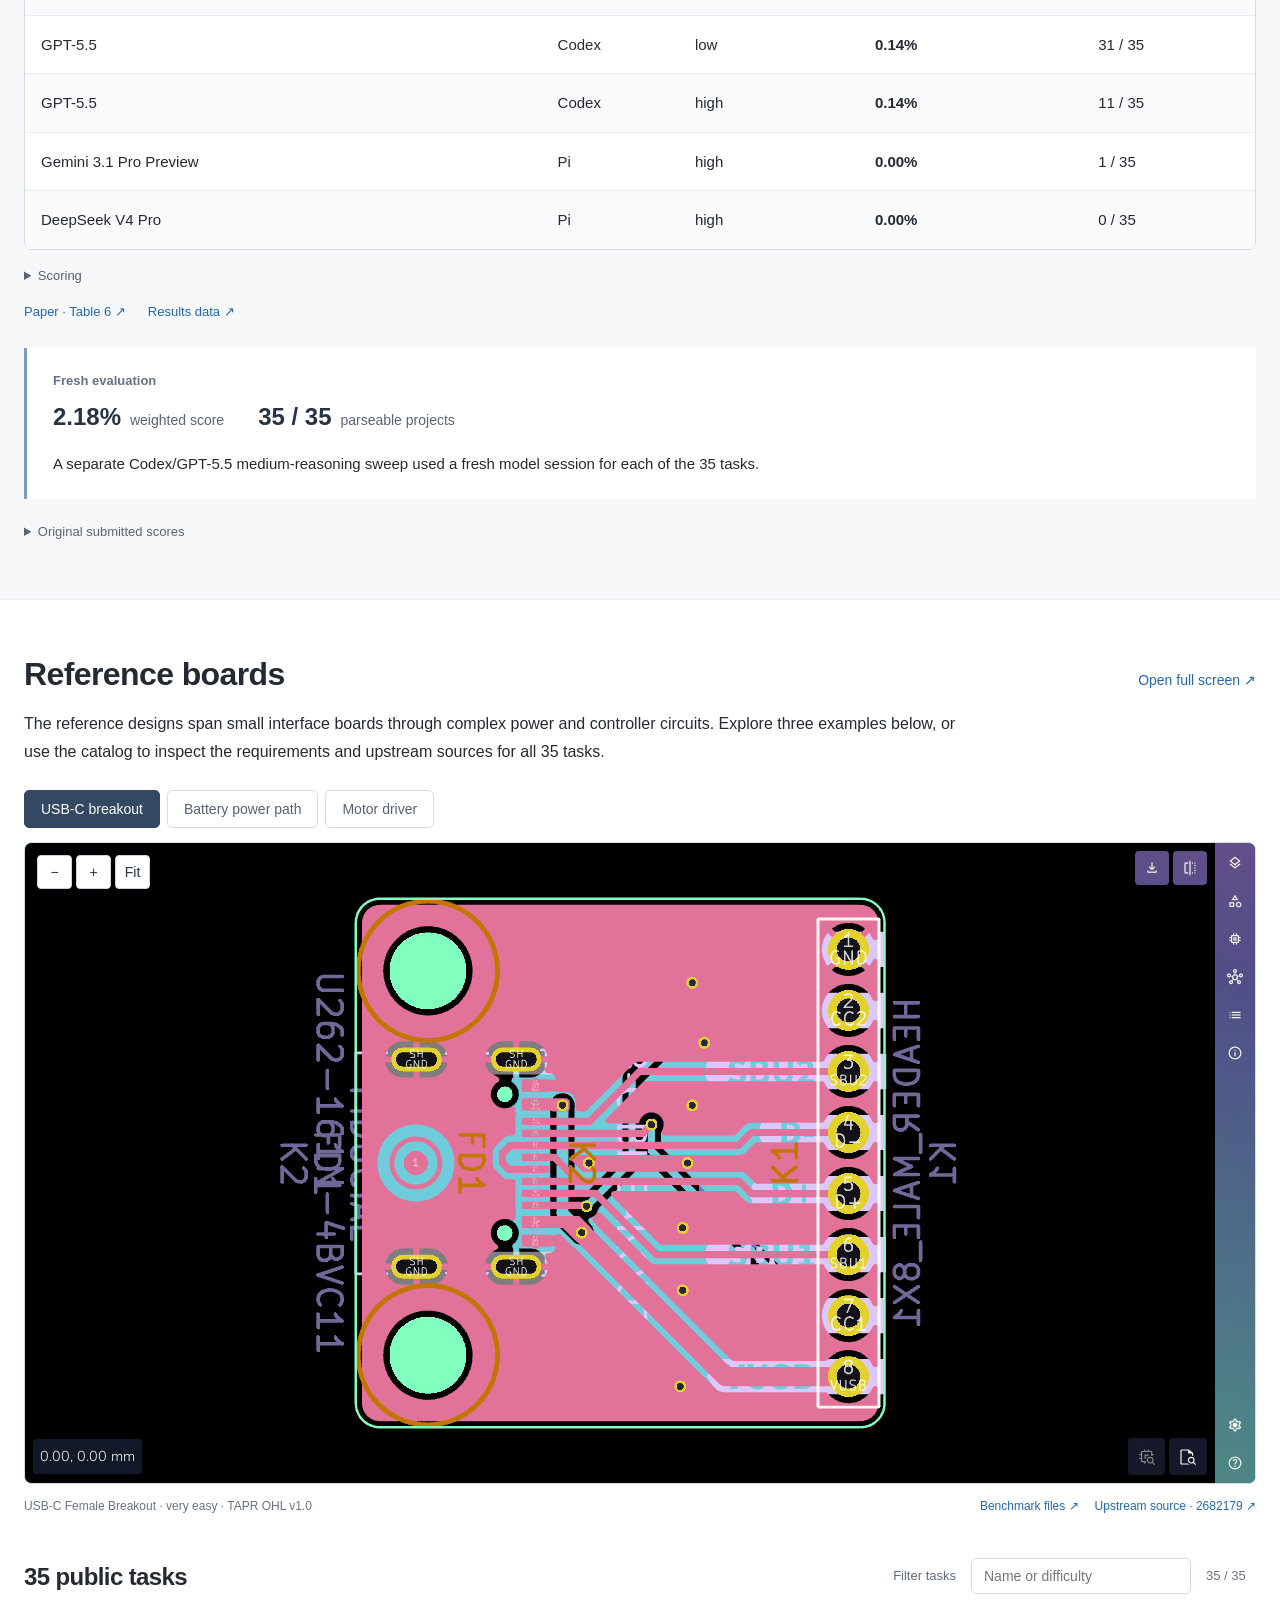
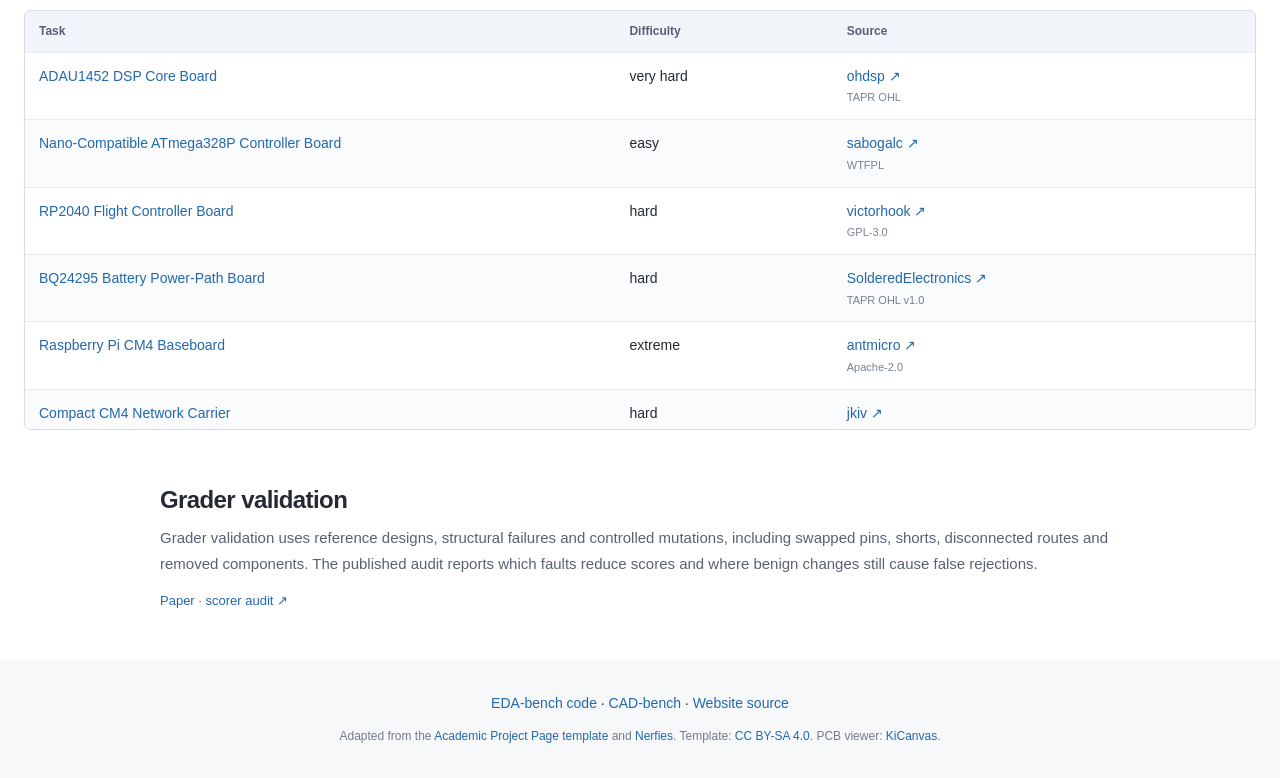
==== commit 61d65997: "Base EDA-bench presentation on the submitted ICLR abstract" ====
--- a/index.html
+++ b/index.html
@@ -1,9 +1,9 @@
 <!doctype html>
 <html lang="en"><head><meta charset="utf-8"><meta name="viewport" content="width=device-width,initial-scale=1">
-<title>EDA-bench: Testing Whether Language-Model Agents Build Functioning PCBs</title>
-<meta name="description" content="EDA-bench evaluates language-model agents on 35 KiCad PCB reconstruction tasks using routed connectivity, external electrical behavior and design-rule checks.">
-<meta property="og:title" content="EDA-bench: Testing Whether Language-Model Agents Build Functioning PCBs">
-<meta property="og:description" content="EDA-bench evaluates language-model agents on 35 KiCad PCB reconstruction tasks using routed connectivity, external electrical behavior and design-rule checks.">
+<title>EDA-bench: An Execution-Based Benchmark for Language Model Agents on Functional PCB Design</title>
+<meta name="description" content="EDA-bench is an execution-based benchmark for language-model agents on complete KiCad PCB design, evaluated through electrical behavior, routed connectivity and design-rule checks.">
+<meta property="og:title" content="EDA-bench: An Execution-Based Benchmark for Language Model Agents on Functional PCB Design">
+<meta property="og:description" content="EDA-bench is an execution-based benchmark for language-model agents on complete KiCad PCB design, evaluated through electrical behavior, routed connectivity and design-rule checks.">
 <meta property="og:url" content="https://eda-bench.github.io/"><meta property="og:image" content="https://eda-bench.github.io/assets/robotont_driver_board.webp">
 <link rel="canonical" href="https://eda-bench.github.io/"><link rel="icon" href="assets/favicon.svg"><meta name="color-scheme" content="light">
 <link rel="stylesheet" href="assets/bulma.min.css"><link rel="stylesheet" href="assets/template.css"><link rel="stylesheet" href="assets/site.css"><link rel="stylesheet" href="assets/eda.css">
@@ -12,7 +12,7 @@
 <a class="skip-link" href="#overview">Skip to content</a>
 <nav class="site-nav" aria-label="Page navigation"><a class="wordmark" href="#">EDA-bench</a><div><a href="#overview">Overview</a><a href="#results">Results</a><a href="#visualizations">Explore</a></div></nav>
 <main><section class="hero"><div class="hero-body"><div class="container is-max-desktop has-text-centered">
-<h1 class="title is-1 publication-title"><span class="project-name">EDA-bench</span><br>Testing Whether Language-Model Agents<br class="desktop-break"> Build Functioning PCBs</h1>
+<h1 class="title is-1 publication-title"><span class="project-name">EDA-bench</span><br>An Execution-Based Benchmark for Language Model Agents on Functional PCB Design</h1>
 <div class="is-size-5 publication-authors"><a href="https://github.com/dhruv9saini">Dhruv Saini</a></div>
 <div class="publication-links"><a class="button is-dark is-rounded" href="https://github.com/EDA-bench/eda-bench/blob/master/paper/main.pdf">Paper ↗</a><a class="button is-dark is-rounded" href="https://github.com/EDA-bench/eda-bench">Code &amp; tasks ↗</a><a class="button is-dark is-rounded" href="#results">Results ↓</a><a class="button is-dark is-rounded" href="#visualizations">Reference boards ↓</a></div>
 </div></div></section>
@@ -21,22 +21,21 @@
 <a href="#visualizations" data-board="bq24295_power_path_board"><figure><img src="assets/bq24295_power_path_board.webp" alt="BQ24295 power-path reference PCB" width="700" height="496"><figcaption>Battery power path</figcaption></figure></a>
 <a href="#visualizations" data-board="robotont_driver_board"><figure><img src="assets/robotont_driver_board.webp" alt="Robotont motor driver reference PCB" width="700" height="496"><figcaption>Motor driver</figcaption></figure></a>
 </div></section>
-<section id="overview" class="section overview"><div class="container is-max-desktop"><h2 class="title is-3 has-text-centered">Overview</h2><div class="content prose"><p>Across 35 PCB reconstruction tasks, a GPT-5.5 agent produced parseable KiCad projects for every board yet received a difficulty-weighted score of 0.92%. EDA-bench tests the electrical requirements those projects failed to reproduce: connector pin roles, routed signal paths and the expected responses at external interfaces.</p>
-<p>The tasks are from open-hardware projects available to the public. Agents receive a hardware specification and a KiCad environment with web access; reference projects stay on the grader side. The evaluator matches connector pins, follows routed copper, applies deterministic checks and ngspice simulations where applicable, and checks KiCad electrical and design rules.</p></div></div></section>
+<section id="overview" class="section overview"><div class="container is-max-desktop"><h2 class="title is-3 has-text-centered">Abstract</h2><div class="content prose"><p>Current language-model agents are increasingly able to operate electronic design automation tools and produce PCB designs. Existing evaluations, however, often test proxies for board functionality rather than directly simulating and analyzing board performance. We introduce EDA-bench, an execution-based benchmark for agentic KiCad PCB design.</p><p>EDA-bench contains 35 tasks derived from public open-hardware projects spanning connector breakouts, power-path circuits, microcontroller systems, motor drivers, camera and compute adapters, and high-density carriers. Each agent receives a prompt and a standardized KiCad environment, then must produce a complete KiCad project fulfilling all given requirements.</p><p>Submissions are graded by parsing the final PCB, extracting routes and traces, checking external ports and interfaces, testing for shorts, modeling trace parasitics, running SPICE simulations where applicable, and applying KiCad electrical-rule and design-rule checks.</p><p>Initial baselines show that EDA-bench is not saturated by the evaluated systems. Under the corrected grader, the strongest archived web-enabled configuration scores 1.48% overall, producing scorable projects for 21 of 35 tasks while failing most functional checks. These results show substantial room for improvement in language-model agents on verifiable PCB design tasks.</p></div></div></section>
 <section id="results" class="section results-section"><div class="container results-container"><div class="section-heading"><h2 class="title is-3">Results</h2><span class="run-count">6 configurations · 35 tasks</span></div>
-<div class="section-intro"><p>The leading archived configuration scored 1.48% under the corrected grader. Each of the six configurations covers all 35 tasks with web access. The table reports a matched regrade of their saved projects under the corrected scoring rule. Parseable counts projects the grader could load and evaluate.</p></div>
+<div class="section-intro"><p>Each configuration was evaluated on all 35 tasks with web access. The scores below apply the corrected grader to the archived projects; the project count records submissions the grader could parse and evaluate.</p></div>
 <div class="eda-table-wrap"><table id="results-table"><thead><tr><th><button data-sort="model">Model <span aria-hidden="true">↕</span></button></th><th><button data-sort="agent">Agent <span aria-hidden="true">↕</span></button></th><th><button data-sort="reasoning">Reasoning <span aria-hidden="true">↕</span></button></th><th aria-sort="descending"><button data-sort="score">Weighted score <span aria-hidden="true">↓</span></button></th><th><button data-sort="builds">Parseable <span aria-hidden="true">↕</span></button></th></tr></thead><tbody></tbody></table></div>
 <details class="scoring-details"><summary>Scoring</summary><div class="score-formula">Weighted score = Σ(task weight × task credit) / Σ(task weights)</div><dl class="weight-list"><div><dt>Very easy</dt><dd>1.0</dd></div><div><dt>Easy</dt><dd>1.5</dd></div><div><dt>Medium</dt><dd>2.0</dd></div><div><dt>Hard</dt><dd>3.0</dd></div><div><dt>Very hard</dt><dd>4.0</dd></div><div><dt>Extreme</dt><dd>5.0</dd></div></dl></details>
 <div class="section-links"><a href="https://github.com/EDA-bench/eda-bench/blob/master/paper/main.pdf#page=7">Paper · Table 6 ↗</a><a href="data/results.json">Results data ↗</a></div>
-<div class="fresh-sweep"><div class="fresh-label">Fresh evaluation</div><div class="fresh-metrics"><span><strong>2.18%</strong> weighted score</span><span><strong>35 / 35</strong> parseable projects</span></div><p>A fresh Codex/GPT-5.5 medium-reasoning run again produced parseable projects for all 35 tasks and scored 2.18%, using a new model session for each task. This is a separate run, not a regrade of the archived outputs.</p></div>
+<div class="fresh-sweep"><div class="fresh-label">Fresh evaluation</div><div class="fresh-metrics"><span><strong>2.18%</strong> weighted score</span><span><strong>35 / 35</strong> parseable projects</span></div><p>A separate Codex/GPT-5.5 medium-reasoning sweep used a fresh model session for each of the 35 tasks.</p></div>
 <details class="archived-scores"><summary>Original submitted scores</summary><div id="original-scores"></div></details>
 </div></section>
-<section id="visualizations" class="section viewer-section"><div class="container viewer-container"><div class="section-heading"><h2 class="title is-3">Reference boards</h2><a id="viewer-fullscreen" href="viewer/" target="_blank" rel="noopener">Open full screen ↗</a></div><div class="section-intro"><p>Inspect three upstream reference PCB layouts from the task set, with links to their requirements and original sources. The catalog contains all 35 tasks, with a source revision and license for each reference design.</p></div>
+<section id="visualizations" class="section viewer-section"><div class="container viewer-container"><div class="section-heading"><h2 class="title is-3">Reference boards</h2><a id="viewer-fullscreen" href="viewer/" target="_blank" rel="noopener">Open full screen ↗</a></div><div class="section-intro"><p class="section-intro">The reference designs span small interface boards through complex power and controller circuits. Explore three examples below, or use the catalog to inspect the requirements and upstream sources for all 35 tasks.</p></div>
 <div class="board-tabs" role="group" aria-label="Example reference board"><button data-board="usb_c_female_breakout" aria-pressed="true">USB-C breakout</button><button data-board="bq24295_power_path_board" aria-pressed="false">Battery power path</button><button data-board="robotont_driver_board" aria-pressed="false">Motor driver</button></div>
 <div class="viewer-frame"><iframe id="board-viewer" src="viewer/?board=usb_c_female_breakout" title="Interactive reference PCB layout" loading="lazy" allowfullscreen></iframe></div><div class="reference-attribution" id="board-attribution"></div>
 <div class="catalog-heading"><h3 class="title is-4">35 public tasks</h3><label for="task-search">Filter tasks</label><input id="task-search" type="search" placeholder="Name or difficulty"><span id="task-count" aria-live="polite"></span></div>
 <div id="task-catalog"></div>
 </div></section>
-<section class="section scope"><div class="container is-max-desktop"><h2 class="title is-4">Scorer validation</h2><p>Eight rotated and translated reference layouts retained full credit under the revised grader. Other controls found penalties for changes to net names and plausible route widths despite unchanged connectivity. The paper reports these representation biases alongside fault tests for pin swaps, shorts, missing routes and removed components.</p><div class="section-links"><a href="https://github.com/EDA-bench/eda-bench/blob/master/paper/main.pdf#page=6">Paper · scorer audit ↗</a></div></div></section></main>
+<section class="section scope"><div class="container is-max-desktop"><h2 class="title is-4">Grader validation</h2><p>Grader validation uses reference designs, structural failures and controlled mutations, including swapped pins, shorts, disconnected routes and removed components. The published audit reports which faults reduce scores and where benign changes still cause false rejections.</p><div class="section-links"><a href="https://github.com/EDA-bench/eda-bench/blob/master/paper/main.pdf#page=6">Paper · scorer audit ↗</a></div></div></section></main>
 <footer class="footer"><div class="container is-max-desktop"><p><a href="https://github.com/EDA-bench/eda-bench">EDA-bench code</a> · <a href="https://cad-bench.github.io/">CAD-bench</a> · <a href="https://github.com/EDA-bench/eda-bench.github.io">Website source</a></p><p class="template-credit">Adapted from the <a href="https://github.com/eliahuhorwitz/Academic-project-page-template">Academic Project Page template</a> and <a href="https://nerfies.github.io/">Nerfies</a>. Template: <a href="https://creativecommons.org/licenses/by-sa/4.0/">CC BY-SA 4.0</a>. PCB viewer: <a href="https://kicanvas.org/">KiCanvas</a>.</p></div></footer>
 </body></html>
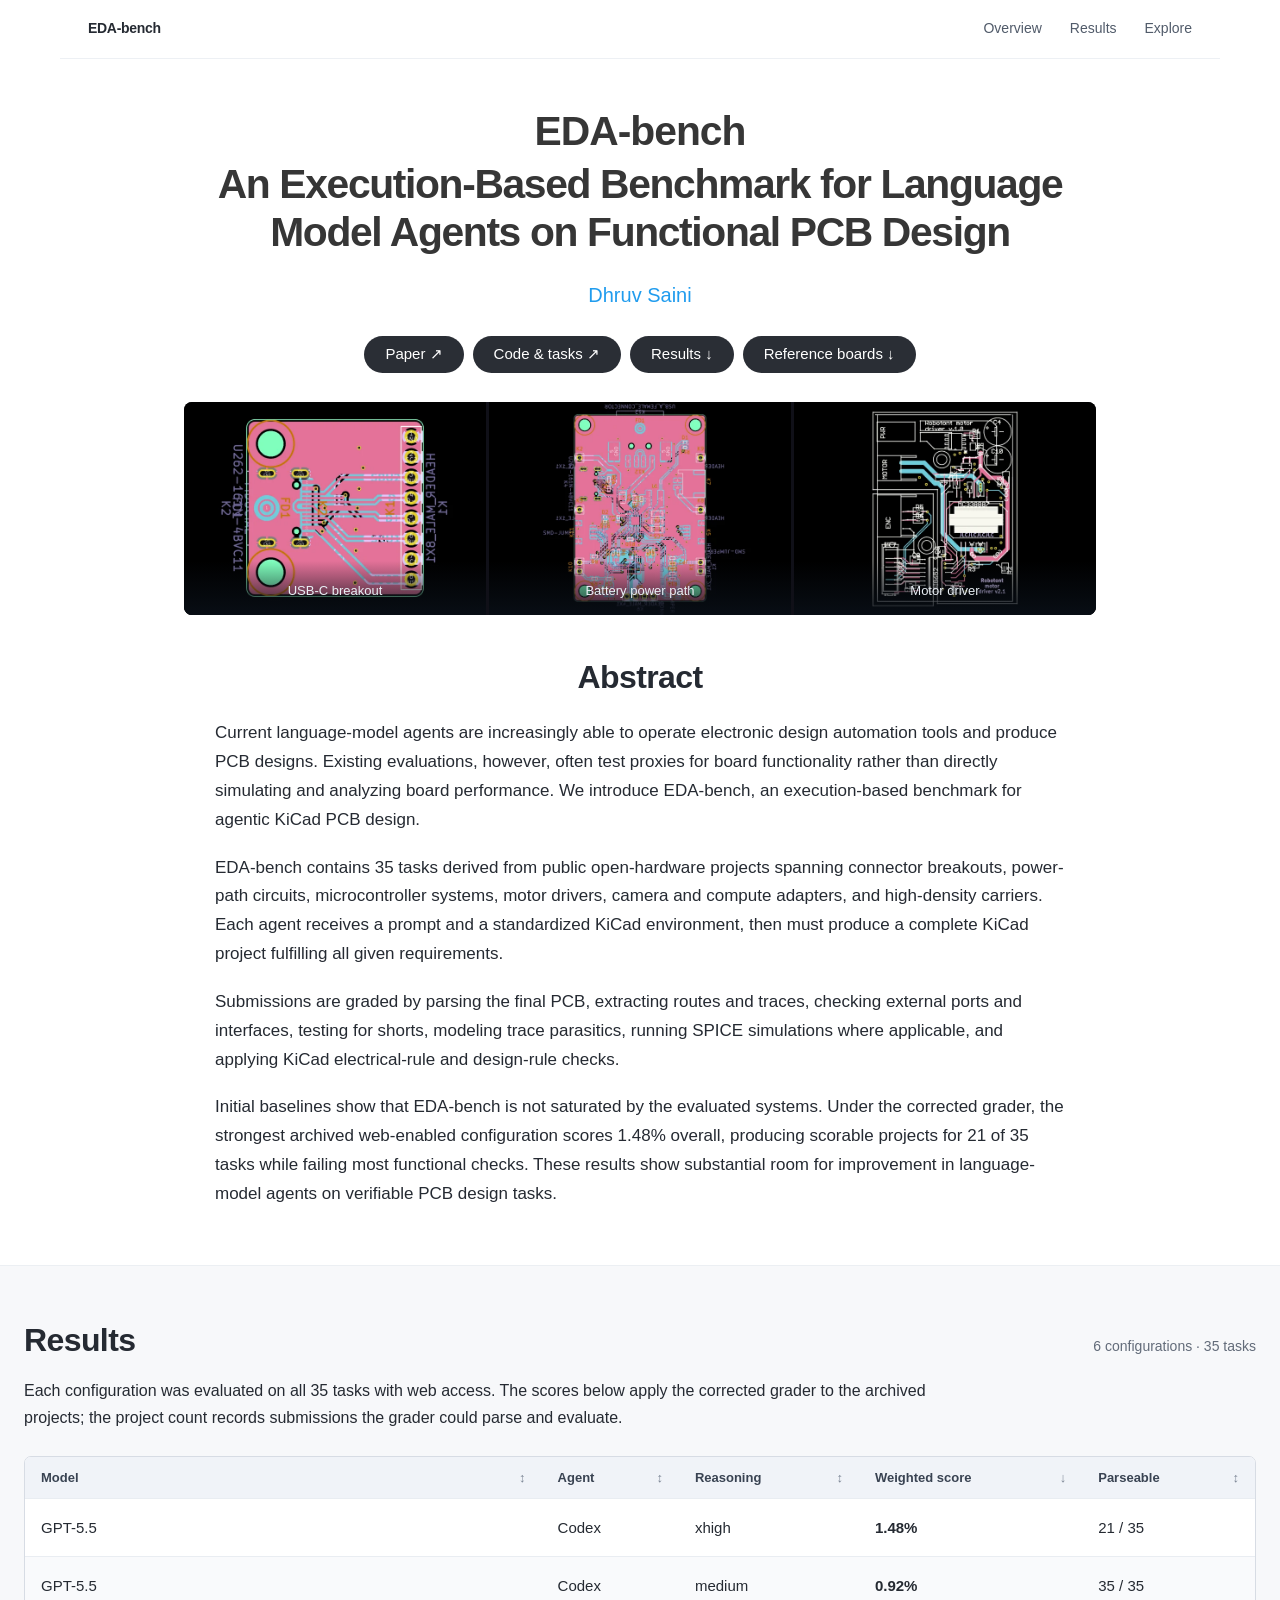
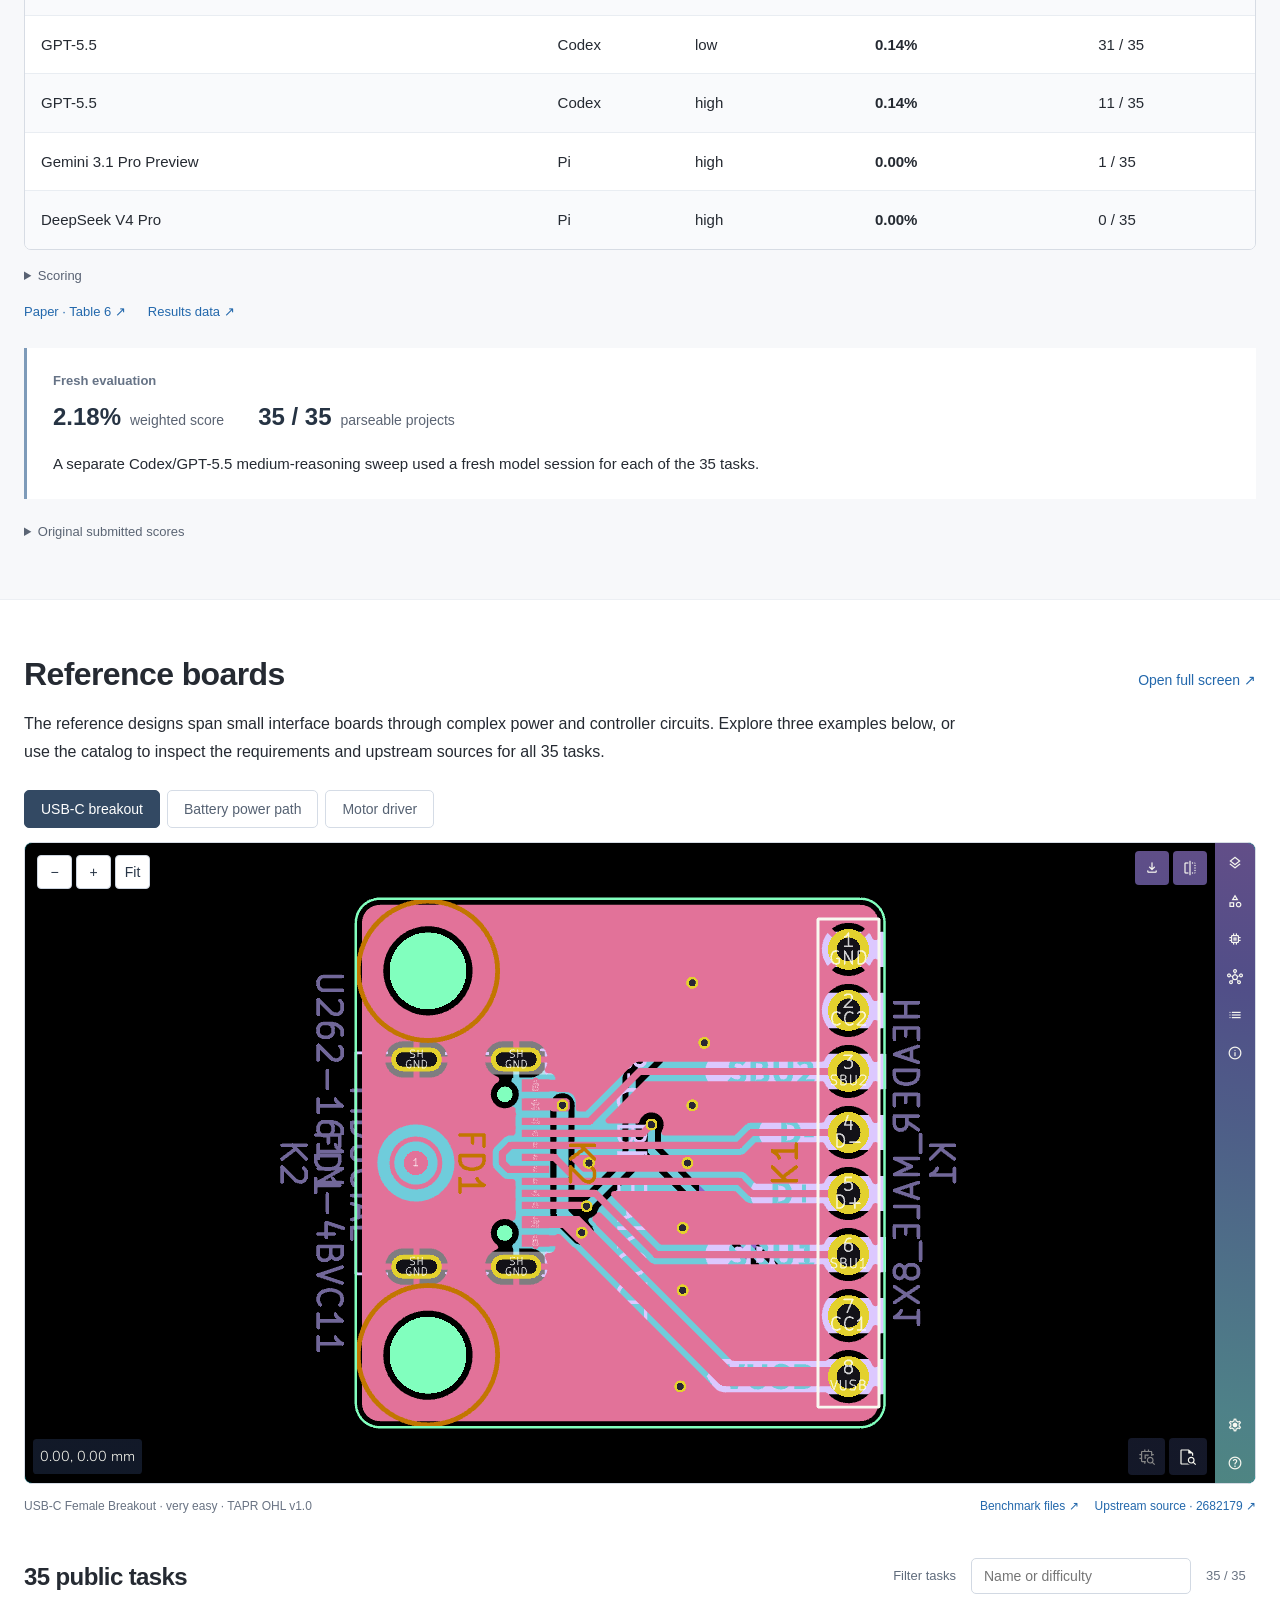
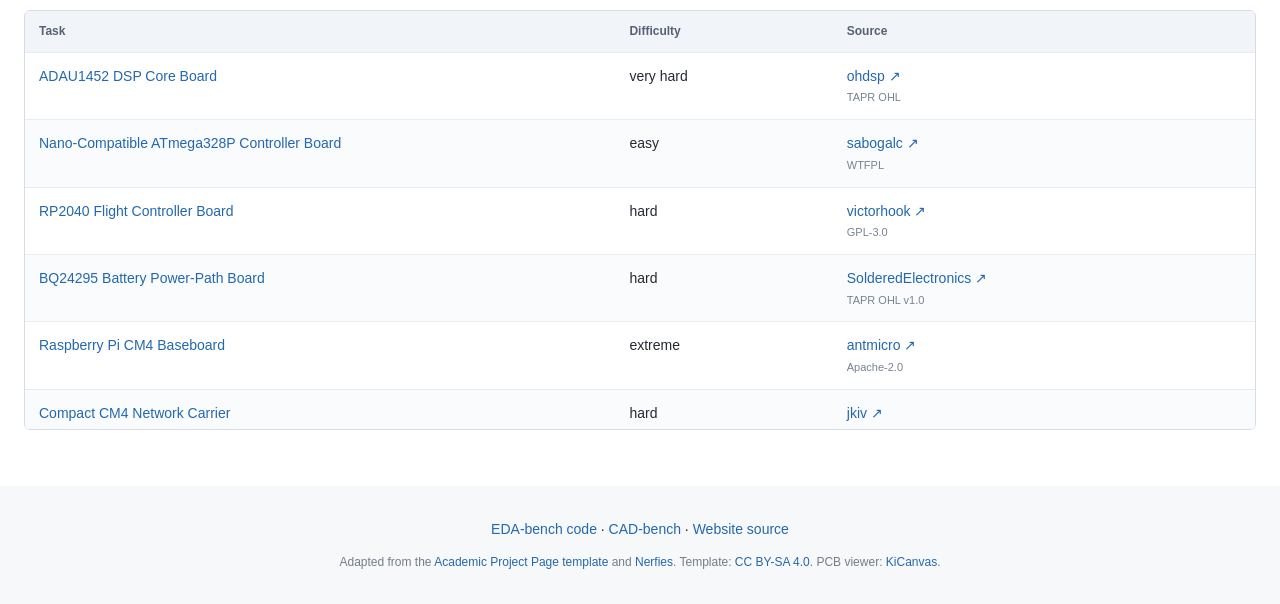
==== commit cab69dce: "Remove grader validation section" ====
--- a/index.html
+++ b/index.html
@@ -36,6 +36,6 @@
 <div class="catalog-heading"><h3 class="title is-4">35 public tasks</h3><label for="task-search">Filter tasks</label><input id="task-search" type="search" placeholder="Name or difficulty"><span id="task-count" aria-live="polite"></span></div>
 <div id="task-catalog"></div>
 </div></section>
-<section class="section scope"><div class="container is-max-desktop"><h2 class="title is-4">Grader validation</h2><p>Grader validation uses reference designs, structural failures and controlled mutations, including swapped pins, shorts, disconnected routes and removed components. The published audit reports which faults reduce scores and where benign changes still cause false rejections.</p><div class="section-links"><a href="https://github.com/EDA-bench/eda-bench/blob/master/paper/main.pdf#page=6">Paper · scorer audit ↗</a></div></div></section></main>
+</main>
 <footer class="footer"><div class="container is-max-desktop"><p><a href="https://github.com/EDA-bench/eda-bench">EDA-bench code</a> · <a href="https://cad-bench.github.io/">CAD-bench</a> · <a href="https://github.com/EDA-bench/eda-bench.github.io">Website source</a></p><p class="template-credit">Adapted from the <a href="https://github.com/eliahuhorwitz/Academic-project-page-template">Academic Project Page template</a> and <a href="https://nerfies.github.io/">Nerfies</a>. Template: <a href="https://creativecommons.org/licenses/by-sa/4.0/">CC BY-SA 4.0</a>. PCB viewer: <a href="https://kicanvas.org/">KiCanvas</a>.</p></div></footer>
 </body></html>
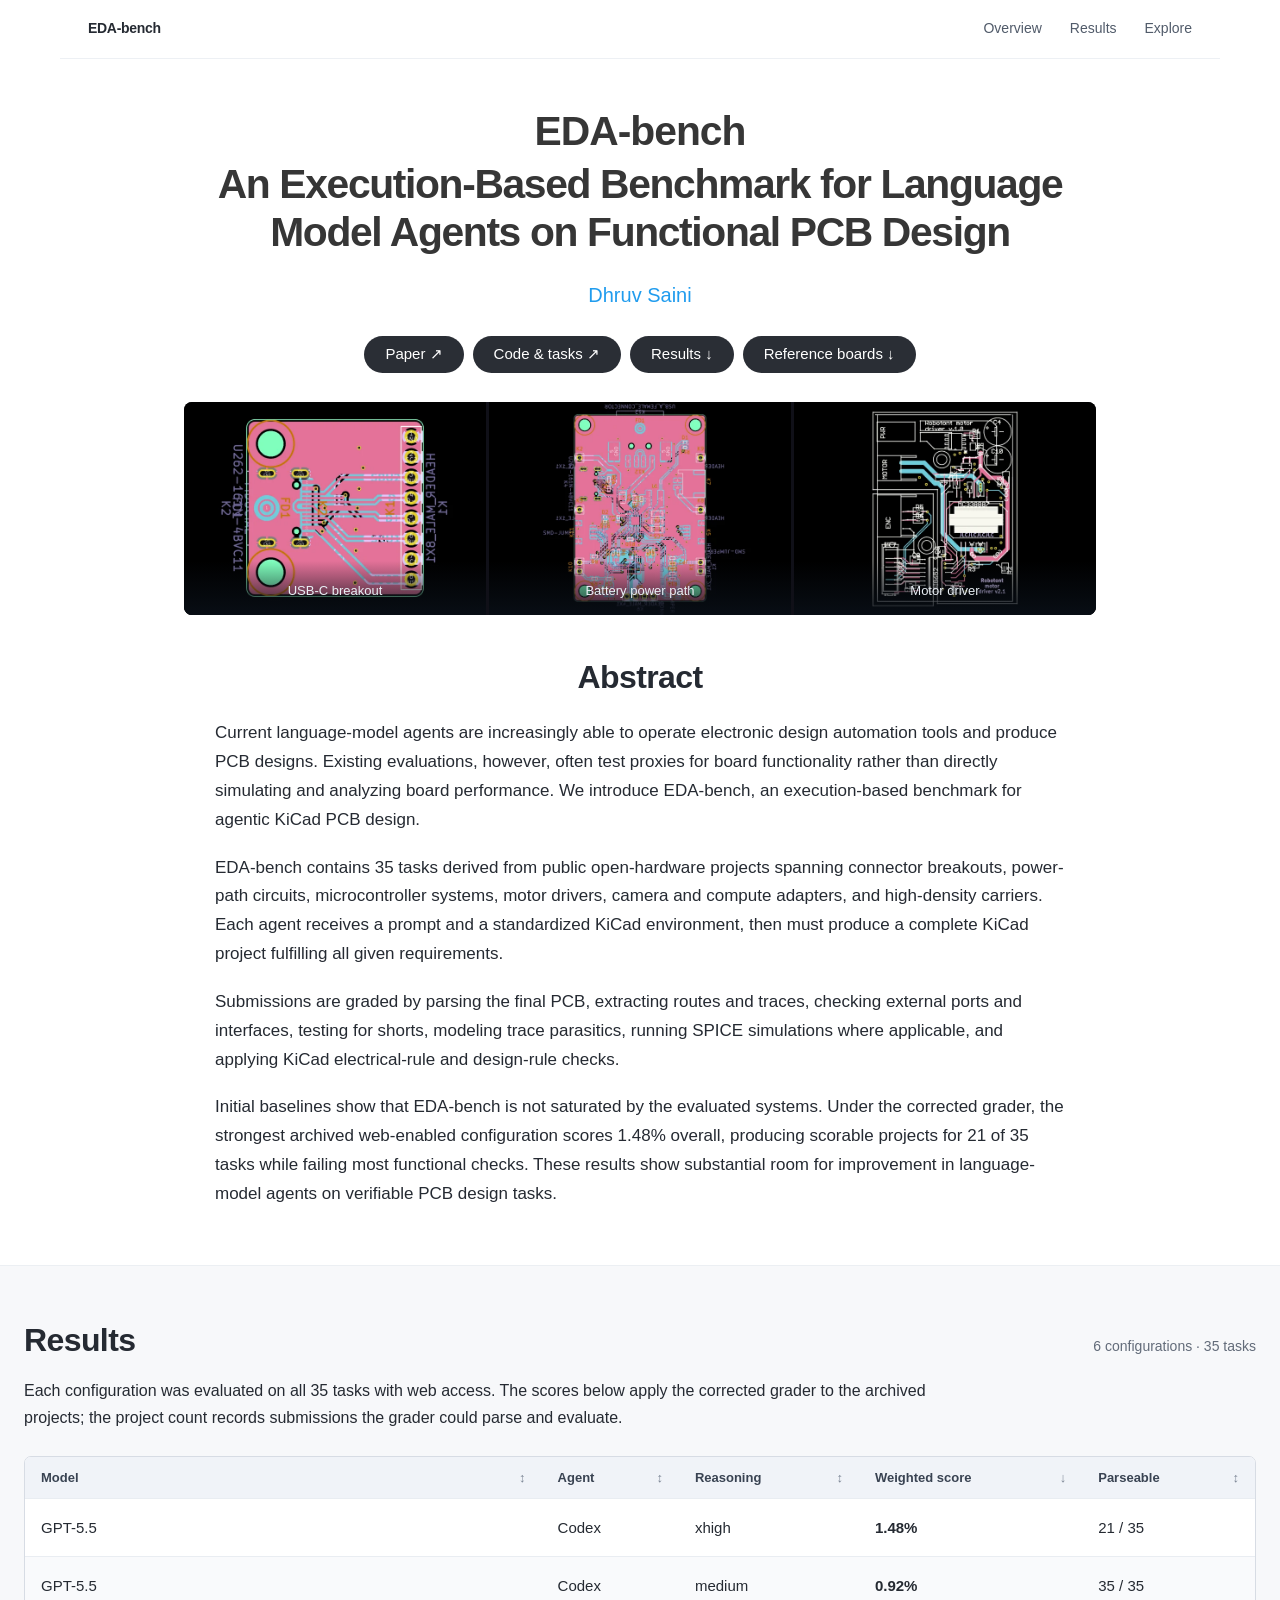
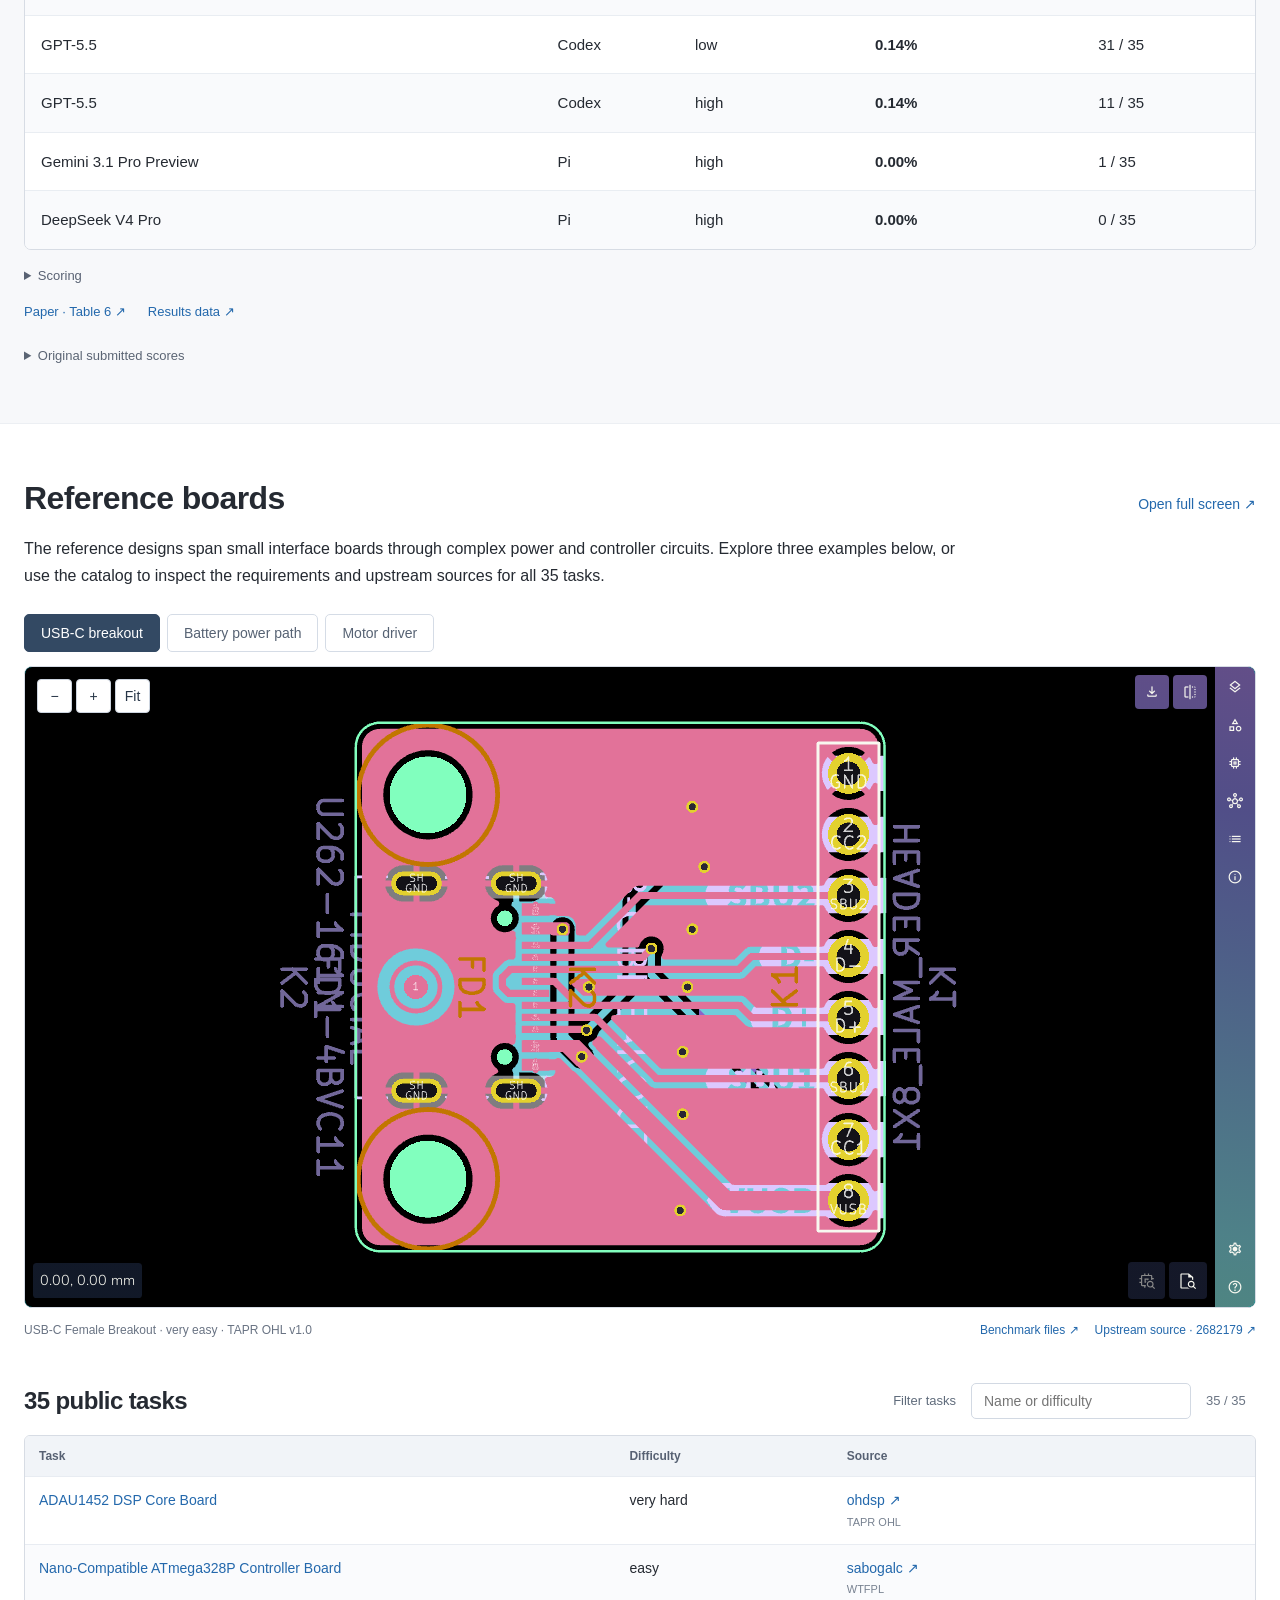
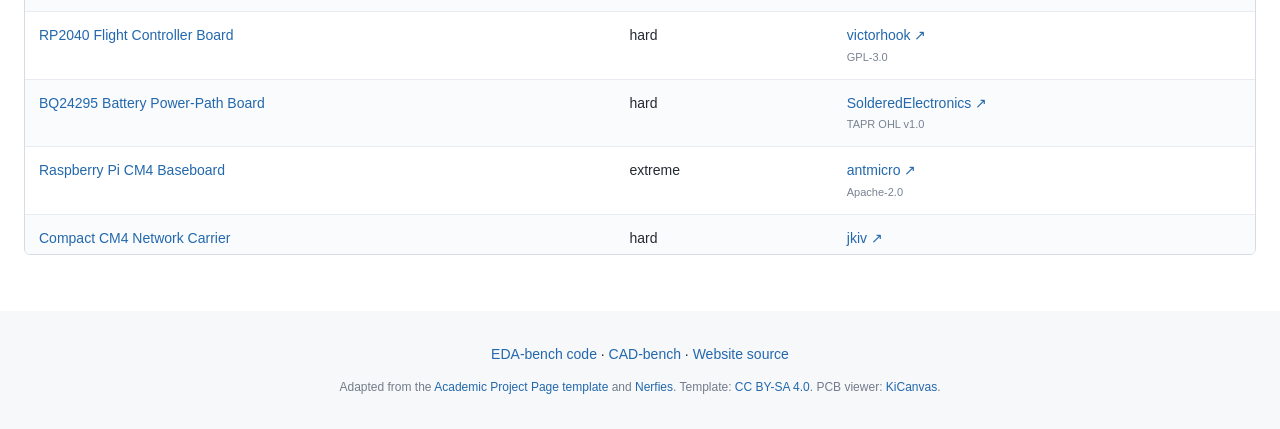
==== commit 36cb17af: "Remove fresh evaluation panel" ====
--- a/index.html
+++ b/index.html
@@ -27,7 +27,6 @@
 <div class="eda-table-wrap"><table id="results-table"><thead><tr><th><button data-sort="model">Model <span aria-hidden="true">↕</span></button></th><th><button data-sort="agent">Agent <span aria-hidden="true">↕</span></button></th><th><button data-sort="reasoning">Reasoning <span aria-hidden="true">↕</span></button></th><th aria-sort="descending"><button data-sort="score">Weighted score <span aria-hidden="true">↓</span></button></th><th><button data-sort="builds">Parseable <span aria-hidden="true">↕</span></button></th></tr></thead><tbody></tbody></table></div>
 <details class="scoring-details"><summary>Scoring</summary><div class="score-formula">Weighted score = Σ(task weight × task credit) / Σ(task weights)</div><dl class="weight-list"><div><dt>Very easy</dt><dd>1.0</dd></div><div><dt>Easy</dt><dd>1.5</dd></div><div><dt>Medium</dt><dd>2.0</dd></div><div><dt>Hard</dt><dd>3.0</dd></div><div><dt>Very hard</dt><dd>4.0</dd></div><div><dt>Extreme</dt><dd>5.0</dd></div></dl></details>
 <div class="section-links"><a href="https://github.com/EDA-bench/eda-bench/blob/master/paper/main.pdf#page=7">Paper · Table 6 ↗</a><a href="data/results.json">Results data ↗</a></div>
-<div class="fresh-sweep"><div class="fresh-label">Fresh evaluation</div><div class="fresh-metrics"><span><strong>2.18%</strong> weighted score</span><span><strong>35 / 35</strong> parseable projects</span></div><p>A separate Codex/GPT-5.5 medium-reasoning sweep used a fresh model session for each of the 35 tasks.</p></div>
 <details class="archived-scores"><summary>Original submitted scores</summary><div id="original-scores"></div></details>
 </div></section>
 <section id="visualizations" class="section viewer-section"><div class="container viewer-container"><div class="section-heading"><h2 class="title is-3">Reference boards</h2><a id="viewer-fullscreen" href="viewer/" target="_blank" rel="noopener">Open full screen ↗</a></div><div class="section-intro"><p class="section-intro">The reference designs span small interface boards through complex power and controller circuits. Explore three examples below, or use the catalog to inspect the requirements and upstream sources for all 35 tasks.</p></div>
--- a/assets/eda.css
+++ b/assets/eda.css
@@ -1,2 +1,2 @@
-.publication-authors{margin:0 0 24px}.section-intro p+p{margin-top:16px}.eda-table-wrap{border:1px solid #d7dce4;border-radius:7px;overflow-x:auto;background:white}#results-table{width:100%;border-collapse:collapse;font-size:15px}#results-table th{padding:0;background:#f0f3f8;text-align:left}#results-table th button{display:flex;justify-content:space-between;gap:20px;width:100%;padding:13px 16px;border:0;background:none;color:#394352;font:600 13px Arial,sans-serif;cursor:pointer}#results-table th button:hover{background:#e5edf7}#results-table th button span{color:#7c8695}#results-table td{padding:16px;border-top:1px solid #e9edf2;font-variant-numeric:tabular-nums}#results-table tbody tr:nth-child(even){background:#f9fafc}#results-table td:nth-child(4){font-weight:650}#results-table td:first-child{width:42%}.fresh-sweep{margin-top:25px;padding:22px 26px;border-left:3px solid #7e9bb9;background:#fff}.fresh-label{font-size:13px;font-weight:650;color:#667386}.fresh-metrics{display:flex;gap:34px;margin:5px 0 13px;flex-wrap:wrap;font-size:14px;color:#5b6473}.fresh-metrics strong{color:#263343;font-size:24px;margin-right:5px}.fresh-sweep p{font-size:15px;max-width:930px}.archived-scores{font-size:13px;margin-top:22px;color:#5b6574}.archived-scores summary{cursor:pointer;width:fit-content}.original-table{margin-top:15px;font-size:13px;width:100%;max-width:700px}.original-table td{padding:7px 10px;border-bottom:1px solid #e2e7ee}.original-table td:last-child{text-align:right}.original-table caption{font-weight:600;text-align:left;padding:8px 10px}.board-tabs{display:flex;gap:7px;margin-bottom:14px;flex-wrap:wrap}.board-tabs button{border:1px solid #d5dce6;border-radius:5px;padding:10px 16px;background:#fff;color:#566273;font:500 14px Arial,sans-serif;cursor:pointer}.board-tabs button[aria-pressed=true]{color:#fff;background:#334963;border-color:#334963}.viewer-frame iframe{height:640px}.reference-attribution{display:flex;gap:16px;flex-wrap:wrap;font-size:12px;color:#697383;margin-top:12px}.reference-attribution span{margin-right:auto}.catalog-heading{display:flex;align-items:center;gap:15px;flex-wrap:wrap;margin:42px 0 16px}.catalog-heading .title{margin:0 auto 0 0}.catalog-heading label{font-size:13px;color:#606c7c}.catalog-heading input{border:1px solid #d2d9e3;border-radius:5px;padding:9px 12px;font:14px Arial,sans-serif;width:220px}.catalog-heading #task-count{font-size:13px;color:#6a7483;min-width:50px}#task-catalog{max-height:420px;overflow:auto;border:1px solid #d7dce4;border-radius:6px}.task-table{width:100%;font-size:14px;border-collapse:collapse}.task-table th{position:sticky;top:0;background:#f1f4f8;text-align:left;padding:10px 14px;font-size:12px;color:#576173}.task-table td{border-top:1px solid #e8ecf2;padding:12px 14px;vertical-align:top}.task-table td:first-child{width:48%}.task-table small{display:block;font-size:11px;color:#788291}.task-table tr:nth-child(even){background:#fafbfd}.empty{padding:20px;color:#6a7380}.model-strip{background:#101018}.model-strip img{aspect-ratio:1.42;object-fit:cover}.model-strip figcaption{font-size:13px}.scope p{font-size:15px}.section-heading .run-count{white-space:normal;text-align:right}
-@media(max-width:640px){.publication-title{font-size:1.9rem!important}.publication-links{margin-top:23px}.viewer-frame iframe{height:470px}.board-tabs button{font-size:12px;padding:9px 11px}.model-strip figcaption{font-size:10px;padding-left:2px;padding-right:2px}.eda-table-wrap{margin:0 -4px}#results-table{font-size:12px}#results-table th button{font-size:11px;padding:12px 6px;gap:5px}#results-table td{padding:12px 6px}#results-table td:first-child{width:37%}#results-table td:nth-child(3){font-size:11px}.fresh-sweep{padding:18px}.fresh-metrics{gap:12px;font-size:12px}.fresh-metrics strong{font-size:22px}.fresh-sweep p{font-size:14px}.task-table{font-size:12px}.task-table th,.task-table td{padding:10px 8px}.task-table td:first-child{width:42%}.reference-attribution{font-size:11px;gap:10px}.catalog-heading{gap:10px}.catalog-heading .title{width:100%;margin-bottom:5px}.catalog-heading label{position:absolute;width:1px;height:1px;overflow:hidden;clip:rect(0,0,0,0)}.catalog-heading input{flex:1;width:180px}.section-heading .run-count{font-size:11px;max-width:100px}}
+.publication-authors{margin:0 0 24px}.section-intro p+p{margin-top:16px}.eda-table-wrap{border:1px solid #d7dce4;border-radius:7px;overflow-x:auto;background:white}#results-table{width:100%;border-collapse:collapse;font-size:15px}#results-table th{padding:0;background:#f0f3f8;text-align:left}#results-table th button{display:flex;justify-content:space-between;gap:20px;width:100%;padding:13px 16px;border:0;background:none;color:#394352;font:600 13px Arial,sans-serif;cursor:pointer}#results-table th button:hover{background:#e5edf7}#results-table th button span{color:#7c8695}#results-table td{padding:16px;border-top:1px solid #e9edf2;font-variant-numeric:tabular-nums}#results-table tbody tr:nth-child(even){background:#f9fafc}#results-table td:nth-child(4){font-weight:650}#results-table td:first-child{width:42%}.archived-scores{font-size:13px;margin-top:22px;color:#5b6574}.archived-scores summary{cursor:pointer;width:fit-content}.original-table{margin-top:15px;font-size:13px;width:100%;max-width:700px}.original-table td{padding:7px 10px;border-bottom:1px solid #e2e7ee}.original-table td:last-child{text-align:right}.original-table caption{font-weight:600;text-align:left;padding:8px 10px}.board-tabs{display:flex;gap:7px;margin-bottom:14px;flex-wrap:wrap}.board-tabs button{border:1px solid #d5dce6;border-radius:5px;padding:10px 16px;background:#fff;color:#566273;font:500 14px Arial,sans-serif;cursor:pointer}.board-tabs button[aria-pressed=true]{color:#fff;background:#334963;border-color:#334963}.viewer-frame iframe{height:640px}.reference-attribution{display:flex;gap:16px;flex-wrap:wrap;font-size:12px;color:#697383;margin-top:12px}.reference-attribution span{margin-right:auto}.catalog-heading{display:flex;align-items:center;gap:15px;flex-wrap:wrap;margin:42px 0 16px}.catalog-heading .title{margin:0 auto 0 0}.catalog-heading label{font-size:13px;color:#606c7c}.catalog-heading input{border:1px solid #d2d9e3;border-radius:5px;padding:9px 12px;font:14px Arial,sans-serif;width:220px}.catalog-heading #task-count{font-size:13px;color:#6a7483;min-width:50px}#task-catalog{max-height:420px;overflow:auto;border:1px solid #d7dce4;border-radius:6px}.task-table{width:100%;font-size:14px;border-collapse:collapse}.task-table th{position:sticky;top:0;background:#f1f4f8;text-align:left;padding:10px 14px;font-size:12px;color:#576173}.task-table td{border-top:1px solid #e8ecf2;padding:12px 14px;vertical-align:top}.task-table td:first-child{width:48%}.task-table small{display:block;font-size:11px;color:#788291}.task-table tr:nth-child(even){background:#fafbfd}.empty{padding:20px;color:#6a7380}.model-strip{background:#101018}.model-strip img{aspect-ratio:1.42;object-fit:cover}.model-strip figcaption{font-size:13px}.scope p{font-size:15px}.section-heading .run-count{white-space:normal;text-align:right}
+@media(max-width:640px){.publication-title{font-size:1.9rem!important}.publication-links{margin-top:23px}.viewer-frame iframe{height:470px}.board-tabs button{font-size:12px;padding:9px 11px}.model-strip figcaption{font-size:10px;padding-left:2px;padding-right:2px}.eda-table-wrap{margin:0 -4px}#results-table{font-size:12px}#results-table th button{font-size:11px;padding:12px 6px;gap:5px}#results-table td{padding:12px 6px}#results-table td:first-child{width:37%}#results-table td:nth-child(3){font-size:11px}.task-table{font-size:12px}.task-table th,.task-table td{padding:10px 8px}.task-table td:first-child{width:42%}.reference-attribution{font-size:11px;gap:10px}.catalog-heading{gap:10px}.catalog-heading .title{width:100%;margin-bottom:5px}.catalog-heading label{position:absolute;width:1px;height:1px;overflow:hidden;clip:rect(0,0,0,0)}.catalog-heading input{flex:1;width:180px}.section-heading .run-count{font-size:11px;max-width:100px}}
